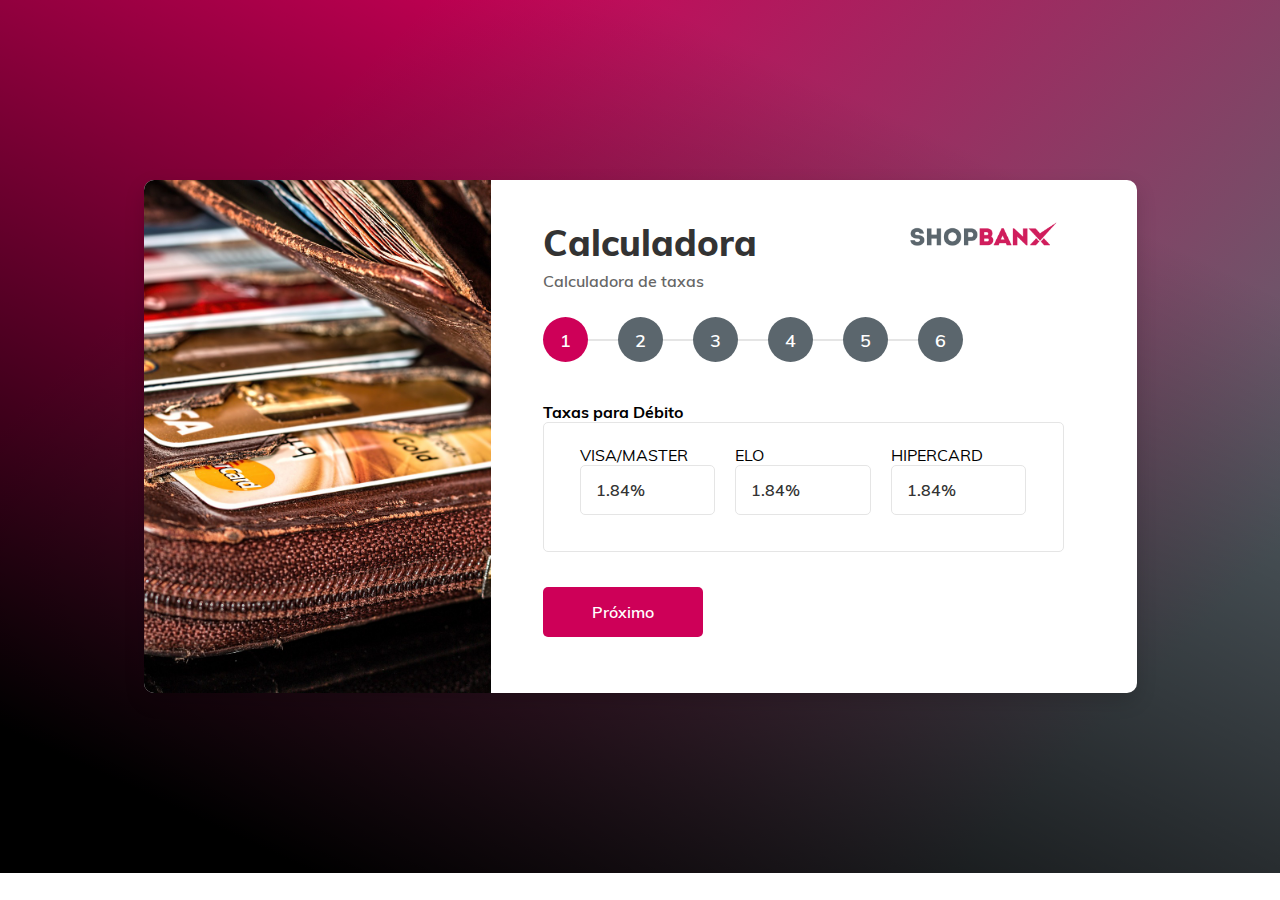
==== calculadora-shopbanx/index.html @ c920934e "Calculos OK" ====
<!DOCTYPE html>
<html>
<head>
	<meta charset="utf-8">
	<title>Calculadora ShopBanx</title>
	<!-- Mobile Specific Metas -->
	<meta name="viewport" content="width=device-width, initial-scale=1, maximum-scale=1">
	<!-- Font-->
	<link rel="stylesheet" type="text/css" href="css/muli-font.css">
	<link rel="stylesheet" type="text/css" href="fonts/material-design-iconic-font/css/material-design-iconic-font.min.css">
	<!-- datepicker -->
	<link rel="stylesheet" type="text/css" href="css/jquery-ui.min.css">
	<!-- Main Style Css -->
    <link rel="stylesheet" href="css/style.css"/>
    <link rel="shortcut icon" href="images/favicon.png" />

</head>
<body>
	<div class="page-content colorful">
		<div class="wizard-v2-content">
			<div class="wizard-image">
			</div>
			<div class="wizard-form">
				<div class="wizard-header">
					<img src="images/logo.png" class="logo"/>
					<h3>Calculadora</h3>
					<p>Calculadora de taxas</p>
				</div>
		        <form class="form-register" action="#" method="post">
		        	<div id="form-total">
			            <h2>1</h2>
			            <section>
			            	<b>Taxas para Débito</b>
			                <div class="inner">
								<div class="form-row table-responsive">
									<div class="form-holder">
										<label for="exampleInputEmail1">VISA/MASTER</label>
										<input type="text" value="1.84%" class="form-control" id="debito_visa_master">
									</div>
									<div class="form-holder">
										<label for="exampleInputEmail1">ELO</label>
										<input type="text" value="1.84%" class="form-control" id="debito_elo">
									</div>
									<div class="form-holder">
										<label for="exampleInputEmail1">HIPERCARD</label>
										<input type="text" value="1.84%" class="form-control" id="debito_hipercard">
									</div>
								</div>
							</div>
			            </section>
			            <h2>2</h2>
			            <section>
			            	<b>Taxas para Credito a Vista</b>
			                <div class="inner">
								<div class="form-row table-responsive">
									<div class="form-holder">
										<label for="exampleInputEmail1">VISA/MASTER</label>
										<input type="text" value="1.84%" class="form-control" id="credito_a_vista_visa_master">
									</div>
									<div class="form-holder">
										<label for="exampleInputEmail1">ELO</label>
										<input type="text" value="1.84%" class="form-control" id="credito_a_vista_elo">
									</div>
									<div class="form-holder">
										<label for="exampleInputEmail1">HIPERCARD</label>
										<input type="text" value="1.84%" class="form-control" id="credito_a_vista_hipercard">
									</div>
								</div>
							</div>
			            </section>
			            <h2>3</h2>
			             <section>
			            	<b>Taxas para Credito de 1x a 6x</b>
			                <div class="inner">
								<div class="form-row table-responsive">
									<div class="form-holder">
										<label for="exampleInputEmail1">VISA/MASTER</label>
										<input type="text" value="1.84%" class="form-control" id="credito_1_a_6x_visa_master">
									</div>
									<div class="form-holder">
										<label for="exampleInputEmail1">ELO</label>
										<input type="text" value="1.84%" class="form-control" id="credito_1_a_6x_elo">
									</div>
									<div class="form-holder">
										<label for="exampleInputEmail1">HIPERCARD</label>
										<input type="text" value="1.84%" class="form-control" id="credito_1_a_6x_hipercard">
									</div>
								</div>
							</div>
			            </section>
			            <h2>4</h2>
			             <section>
			            	<b>Taxas para Credito de 7x a 12x</b>
			                <div class="inner">
								<div class="form-row table-responsive">
									<div class="form-holder">
										<label for="exampleInputEmail1">VISA/MASTER</label>
										<input type="text" value="1.84%" class="form-control" id="credito_7_a_12x_visa_master">
									</div>
									<div class="form-holder">
										<label for="exampleInputEmail1">ELO</label>
										<input type="text" value="1.84%" class="form-control" id="credito_7_a_12x_elo">
									</div>
									<div class="form-holder">
										<label for="exampleInputEmail1">HIPERCARD</label>
										<input type="text" value="1.84%" class="form-control" id="credito_7_a_12x_hipercard">
									</div>
								</div>
							</div>
			            </section>
			            <h2>5</h2>
			             <section>
			            	<b>Taxa de Antecipação</b>
			                <div class="inner">
								<div class="form-row table-responsive">
									<div class="form-check">
										<input type="checkbox" class="form-check-input" id="antecipacao_automatica" checked>
										<label class="form-check-label" for="antecipacao_automatica">Antecipação automática</label>
									</div>
									<div class="form-holder">
										<label for="taxa_antecipacao">Taxa para antecipação</label>
										<input type="text" value="1.84%" class="form-control" id="taxa_antecipacao">
									</div>
								</div>
							</div>
			            </section>
			            <h2>6</h2>
			             <section>
			                <div class="inner">
							 	<b>Débito</b>
								<div class="form-row table-responsive">
									<table class="table">
										<tbody>
											<tr>
												<th>VISA/MASTER:</th>
												<th>ELO</th>
												<th>HIPERCARD</th>
											</tr>
											<tr>
												<td id="debito_visa_master-val">1.84%</td>
												<td id="debito_elo-val">1.84%</td>
												<td id="debito_hipercard-val">1.84%</td>
											</tr>
										</tbody>
									</table>
								</div>
							</div>
							<div class="inner">
							 	<b>Crédito a Vista</b>
								<div class="form-row table-responsive">
									<table class="table">
										<tbody>
											<tr>
												<th>VISA/MASTER:</th>
												<th>ELO</th>
												<th>HIPERCARD</th>
											</tr>
											<tr>
												<td id="credito_a_vista_visa_master-val">1.84%</td>
												<td id="credito_a_vista_elo-val">1.84%</td>
												<td id="credito_a_vista_hipercard-val">1.84%</td>
											</tr>
										</tbody>
									</table>
								</div>
							</div>
							<div class="inner">
							 	<b>Crédito Parcelado de 1x a 6x</b>
								<div class="form-row table-responsive">
									<table class="table">
										<tbody>
											<tr>
												<th>VISA/MASTER:</th>
												<th>ELO</th>
												<th>HIPERCARD</th>
											</tr>
											<tr>
												<td id="credito_1_a_6x_visa_master-val">1.84%</td>
												<td id="credito_1_a_6x_elo-val">1.84%</td>
												<td id="credito_1_a_6x_hipercard-val">1.84%</td>
											</tr>
										</tbody>
									</table>
								</div>
							</div>
							<div class="inner">
							 	<b>Crédito Parcelado de 7x a 12x</b>
								<div class="form-row table-responsive">
									<table class="table">
										<tbody>
											<tr>
												<th>VISA/MASTER:</th>
												<th>ELO</th>
												<th>HIPERCARD</th>
											</tr>
											<tr>
												<td id="credito_7_a_12x_visa_master-val">1.84%</td>
												<td id="credito_7_a_12x_elo-val">1.84%</td>
												<td id="credito_7_a_12x_hipercard-val">1.84%</td>
											</tr>
										</tbody>
									</table>
								</div>
							</div>
							<div class="inner">
							 	<b>Antecipação</b>
								<div class="form-row table-responsive">
									<table class="table">
										<tbody>
											<tr>
												<th>TAXA</th>
												<th>AUTOMÁTICA</th>
											</tr>
											<tr>
												<td id="taxa_antecipacao-val">1.99%</td>
												<td id="antecipacao_automatica-val">Sim</td>
											</tr>
										</tbody>
									</table>
								</div>
							</div>
			            </section>
		        	</div>
		        </form>
			</div>
		</div>
	</div>
	<script src="js/jquery-3.3.1.min.js"></script>
	<script src="js/jquery.steps.js"></script>
	<script src="js/jquery-ui.min.js"></script>
	<script src="js/jquery.mask.min.js"></script>
	<script src="js/main.js"></script>
</body>
</html>
---- calculadora-shopbanx/css/muli-font.css ----
@font-face {
    font-family: 'Muli';
    src: url('../fonts/Muli/Muli-ExtraBold.ttf') format('truetype');
    font-weight: 800;
    font-style: normal;
}

@font-face {
    font-family: 'Muli';
    src: url('../fonts/Muli/Muli-SemiBold.ttf') format('truetype');
    font-weight: 600;
    font-style: normal;
}

@font-face {
    font-family: 'Muli';
    src: url('../fonts/Muli/Muli-ExtraBoldItalic.ttf') format('truetype');
    font-weight: 800;
    font-style: italic;
}

@font-face {
    font-family: 'Muli';
    src: url('../fonts/Muli/Muli-Italic.ttf') format('truetype');
    font-weight: normal;
    font-style: italic;
}

@font-face {
    font-family: 'Muli';
    src: url('../fonts/Muli/Muli-Regular.ttf') format('truetype');
    font-weight: normal;
    font-style: normal;
}

@font-face {
    font-family: 'Muli';
    src: url('../fonts/Muli/Muli-Black.ttf') format('truetype');
    font-weight: 900;
    font-style: normal;
}

@font-face {
    font-family: 'Muli';
    src: url('../fonts/Muli/Muli-BoldItalic.ttf') format('truetype');
    font-weight: bold;
    font-style: italic;
}

@font-face {
    font-family: 'Muli';
    src: url('../fonts/Muli/Muli-Light.ttf') format('truetype');
    font-weight: 300;
    font-style: normal;
}

@font-face {
    font-family: 'Muli';
    src: url('../fonts/Muli/Muli-SemiBoldItalic.ttf') format('truetype');
    font-weight: 600;
    font-style: italic;
}

@font-face {
    font-family: 'Muli';
    src: url('../fonts/Muli/Muli-ExtraLight.ttf') format('truetype');
    font-weight: 200;
    font-style: normal;
}

@font-face {
    font-family: 'Muli';
    src: url('../fonts/Muli/Muli-ExtraLightItalic.ttf') format('truetype');
    font-weight: 200;
    font-style: italic;
}

@font-face {
    font-family: 'Muli';
    src: url('../fonts/Muli/Muli-Bold.ttf') format('truetype');
    font-weight: bold;
    font-style: normal;
}

@font-face {
    font-family: 'Muli';
    src: url('../fonts/Muli/Muli-BlackItalic.ttf') format('truetype');
    font-weight: 900;
    font-style: italic;
}

@font-face {
    font-family: 'Muli';
    src: url('../fonts/Muli/Muli-LightItalic.ttf') format('truetype');
    font-weight: 300;
    font-style: italic;
}
---- calculadora-shopbanx/fonts/material-design-iconic-font/css/material-design-iconic-font.min.css ----
@font-face{font-family:Material-Design-Iconic-Font;src:url(../fonts/Material-Design-Iconic-Font.woff2?v=2.2.0) format('woff2'),url(../fonts/Material-Design-Iconic-Font.woff?v=2.2.0) format('woff'),url(../fonts/Material-Design-Iconic-Font.ttf?v=2.2.0) format('truetype')}.zmdi{display:inline-block;font:normal normal normal 14px/1 'Material-Design-Iconic-Font';font-size:inherit;text-rendering:auto;-webkit-font-smoothing:antialiased;-moz-osx-font-smoothing:grayscale}.zmdi-hc-lg{font-size:1.33333333em;line-height:.75em;vertical-align:-15%}.zmdi-hc-2x{font-size:2em}.zmdi-hc-3x{font-size:3em}.zmdi-hc-4x{font-size:4em}.zmdi-hc-5x{font-size:5em}.zmdi-hc-fw{width:1.28571429em;text-align:center}.zmdi-hc-ul{padding-left:0;margin-left:2.14285714em;list-style-type:none}.zmdi-hc-ul>li{position:relative}.zmdi-hc-li{position:absolute;left:-2.14285714em;width:2.14285714em;top:.14285714em;text-align:center}.zmdi-hc-li.zmdi-hc-lg{left:-1.85714286em}.zmdi-hc-border{padding:.1em .25em;border:solid .1em #9e9e9e;border-radius:2px}.zmdi-hc-border-circle{padding:.1em .25em;border:solid .1em #9e9e9e;border-radius:50%}.zmdi.pull-left{float:left;margin-right:.15em}.zmdi.pull-right{float:right;margin-left:.15em}.zmdi-hc-spin{-webkit-animation:zmdi-spin 1.5s infinite linear;animation:zmdi-spin 1.5s infinite linear}.zmdi-hc-spin-reverse{-webkit-animation:zmdi-spin-reverse 1.5s infinite linear;animation:zmdi-spin-reverse 1.5s infinite linear}@-webkit-keyframes zmdi-spin{0%{-webkit-transform:rotate(0deg);transform:rotate(0deg)}100%{-webkit-transform:rotate(359deg);transform:rotate(359deg)}}@keyframes zmdi-spin{0%{-webkit-transform:rotate(0deg);transform:rotate(0deg)}100%{-webkit-transform:rotate(359deg);transform:rotate(359deg)}}@-webkit-keyframes zmdi-spin-reverse{0%{-webkit-transform:rotate(0deg);transform:rotate(0deg)}100%{-webkit-transform:rotate(-359deg);transform:rotate(-359deg)}}@keyframes zmdi-spin-reverse{0%{-webkit-transform:rotate(0deg);transform:rotate(0deg)}100%{-webkit-transform:rotate(-359deg);transform:rotate(-359deg)}}.zmdi-hc-rotate-90{-webkit-transform:rotate(90deg);-ms-transform:rotate(90deg);transform:rotate(90deg)}.zmdi-hc-rotate-180{-webkit-transform:rotate(180deg);-ms-transform:rotate(180deg);transform:rotate(180deg)}.zmdi-hc-rotate-270{-webkit-transform:rotate(270deg);-ms-transform:rotate(270deg);transform:rotate(270deg)}.zmdi-hc-flip-horizontal{-webkit-transform:scale(-1,1);-ms-transform:scale(-1,1);transform:scale(-1,1)}.zmdi-hc-flip-vertical{-webkit-transform:scale(1,-1);-ms-transform:scale(1,-1);transform:scale(1,-1)}.zmdi-hc-stack{position:relative;display:inline-block;width:2em;height:2em;line-height:2em;vertical-align:middle}.zmdi-hc-stack-1x,.zmdi-hc-stack-2x{position:absolute;left:0;width:100%;text-align:center}.zmdi-hc-stack-1x{line-height:inherit}.zmdi-hc-stack-2x{font-size:2em}.zmdi-hc-inverse{color:#fff}.zmdi-3d-rotation:before{content:'\f101'}.zmdi-airplane-off:before{content:'\f102'}.zmdi-airplane:before{content:'\f103'}.zmdi-album:before{content:'\f104'}.zmdi-archive:before{content:'\f105'}.zmdi-assignment-account:before{content:'\f106'}.zmdi-assignment-alert:before{content:'\f107'}.zmdi-assignment-check:before{content:'\f108'}.zmdi-assignment-o:before{content:'\f109'}.zmdi-assignment-return:before{content:'\f10a'}.zmdi-assignment-returned:before{content:'\f10b'}.zmdi-assignment:before{content:'\f10c'}.zmdi-attachment-alt:before{content:'\f10d'}.zmdi-attachment:before{content:'\f10e'}.zmdi-audio:before{content:'\f10f'}.zmdi-badge-check:before{content:'\f110'}.zmdi-balance-wallet:before{content:'\f111'}.zmdi-balance:before{content:'\f112'}.zmdi-battery-alert:before{content:'\f113'}.zmdi-battery-flash:before{content:'\f114'}.zmdi-battery-unknown:before{content:'\f115'}.zmdi-battery:before{content:'\f116'}.zmdi-bike:before{content:'\f117'}.zmdi-block-alt:before{content:'\f118'}.zmdi-block:before{content:'\f119'}.zmdi-boat:before{content:'\f11a'}.zmdi-book-image:before{content:'\f11b'}.zmdi-book:before{content:'\f11c'}.zmdi-bookmark-outline:before{content:'\f11d'}.zmdi-bookmark:before{content:'\f11e'}.zmdi-brush:before{content:'\f11f'}.zmdi-bug:before{content:'\f120'}.zmdi-bus:before{content:'\f121'}.zmdi-cake:before{content:'\f122'}.zmdi-car-taxi:before{content:'\f123'}.zmdi-car-wash:before{content:'\f124'}.zmdi-car:before{content:'\f125'}.zmdi-card-giftcard:before{content:'\f126'}.zmdi-card-membership:before{content:'\f127'}.zmdi-card-travel:before{content:'\f128'}.zmdi-card:before{content:'\f129'}.zmdi-case-check:before{content:'\f12a'}.zmdi-case-download:before{content:'\f12b'}.zmdi-case-play:before{content:'\f12c'}.zmdi-case:before{content:'\f12d'}.zmdi-cast-connected:before{content:'\f12e'}.zmdi-cast:before{content:'\f12f'}.zmdi-chart-donut:before{content:'\f130'}.zmdi-chart:before{content:'\f131'}.zmdi-city-alt:before{content:'\f132'}.zmdi-city:before{content:'\f133'}.zmdi-close-circle-o:before{content:'\f134'}.zmdi-close-circle:before{content:'\f135'}.zmdi-close:before{content:'\f136'}.zmdi-cocktail:before{content:'\f137'}.zmdi-code-setting:before{content:'\f138'}.zmdi-code-smartphone:before{content:'\f139'}.zmdi-code:before{content:'\f13a'}.zmdi-coffee:before{content:'\f13b'}.zmdi-collection-bookmark:before{content:'\f13c'}.zmdi-collection-case-play:before{content:'\f13d'}.zmdi-collection-folder-image:before{content:'\f13e'}.zmdi-collection-image-o:before{content:'\f13f'}.zmdi-collection-image:before{content:'\f140'}.zmdi-collection-item-1:before{content:'\f141'}.zmdi-collection-item-2:before{content:'\f142'}.zmdi-collection-item-3:before{content:'\f143'}.zmdi-collection-item-4:before{content:'\f144'}.zmdi-collection-item-5:before{content:'\f145'}.zmdi-collection-item-6:before{content:'\f146'}.zmdi-collection-item-7:before{content:'\f147'}.zmdi-collection-item-8:before{content:'\f148'}.zmdi-collection-item-9-plus:before{content:'\f149'}.zmdi-collection-item-9:before{content:'\f14a'}.zmdi-collection-item:before{content:'\f14b'}.zmdi-collection-music:before{content:'\f14c'}.zmdi-collection-pdf:before{content:'\f14d'}.zmdi-collection-plus:before{content:'\f14e'}.zmdi-collection-speaker:before{content:'\f14f'}.zmdi-collection-text:before{content:'\f150'}.zmdi-collection-video:before{content:'\f151'}.zmdi-compass:before{content:'\f152'}.zmdi-cutlery:before{content:'\f153'}.zmdi-delete:before{content:'\f154'}.zmdi-dialpad:before{content:'\f155'}.zmdi-dns:before{content:'\f156'}.zmdi-drink:before{content:'\f157'}.zmdi-edit:before{content:'\f158'}.zmdi-email-open:before{content:'\f159'}.zmdi-email:before{content:'\f15a'}.zmdi-eye-off:before{content:'\f15b'}.zmdi-eye:before{content:'\f15c'}.zmdi-eyedropper:before{content:'\f15d'}.zmdi-favorite-outline:before{content:'\f15e'}.zmdi-favorite:before{content:'\f15f'}.zmdi-filter-list:before{content:'\f160'}.zmdi-fire:before{content:'\f161'}.zmdi-flag:before{content:'\f162'}.zmdi-flare:before{content:'\f163'}.zmdi-flash-auto:before{content:'\f164'}.zmdi-flash-off:before{content:'\f165'}.zmdi-flash:before{content:'\f166'}.zmdi-flip:before{content:'\f167'}.zmdi-flower-alt:before{content:'\f168'}.zmdi-flower:before{content:'\f169'}.zmdi-font:before{content:'\f16a'}.zmdi-fullscreen-alt:before{content:'\f16b'}.zmdi-fullscreen-exit:before{content:'\f16c'}.zmdi-fullscreen:before{content:'\f16d'}.zmdi-functions:before{content:'\f16e'}.zmdi-gas-station:before{content:'\f16f'}.zmdi-gesture:before{content:'\f170'}.zmdi-globe-alt:before{content:'\f171'}.zmdi-globe-lock:before{content:'\f172'}.zmdi-globe:before{content:'\f173'}.zmdi-graduation-cap:before{content:'\f174'}.zmdi-home:before{content:'\f175'}.zmdi-hospital-alt:before{content:'\f176'}.zmdi-hospital:before{content:'\f177'}.zmdi-hotel:before{content:'\f178'}.zmdi-hourglass-alt:before{content:'\f179'}.zmdi-hourglass-outline:before{content:'\f17a'}.zmdi-hourglass:before{content:'\f17b'}.zmdi-http:before{content:'\f17c'}.zmdi-image-alt:before{content:'\f17d'}.zmdi-image-o:before{content:'\f17e'}.zmdi-image:before{content:'\f17f'}.zmdi-inbox:before{content:'\f180'}.zmdi-invert-colors-off:before{content:'\f181'}.zmdi-invert-colors:before{content:'\f182'}.zmdi-key:before{content:'\f183'}.zmdi-label-alt-outline:before{content:'\f184'}.zmdi-label-alt:before{content:'\f185'}.zmdi-label-heart:before{content:'\f186'}.zmdi-label:before{content:'\f187'}.zmdi-labels:before{content:'\f188'}.zmdi-lamp:before{content:'\f189'}.zmdi-landscape:before{content:'\f18a'}.zmdi-layers-off:before{content:'\f18b'}.zmdi-layers:before{content:'\f18c'}.zmdi-library:before{content:'\f18d'}.zmdi-link:before{content:'\f18e'}.zmdi-lock-open:before{content:'\f18f'}.zmdi-lock-outline:before{content:'\f190'}.zmdi-lock:before{content:'\f191'}.zmdi-mail-reply-all:before{content:'\f192'}.zmdi-mail-reply:before{content:'\f193'}.zmdi-mail-send:before{content:'\f194'}.zmdi-mall:before{content:'\f195'}.zmdi-map:before{content:'\f196'}.zmdi-menu:before{content:'\f197'}.zmdi-money-box:before{content:'\f198'}.zmdi-money-off:before{content:'\f199'}.zmdi-money:before{content:'\f19a'}.zmdi-more-vert:before{content:'\f19b'}.zmdi-more:before{content:'\f19c'}.zmdi-movie-alt:before{content:'\f19d'}.zmdi-movie:before{content:'\f19e'}.zmdi-nature-people:before{content:'\f19f'}.zmdi-nature:before{content:'\f1a0'}.zmdi-navigation:before{content:'\f1a1'}.zmdi-open-in-browser:before{content:'\f1a2'}.zmdi-open-in-new:before{content:'\f1a3'}.zmdi-palette:before{content:'\f1a4'}.zmdi-parking:before{content:'\f1a5'}.zmdi-pin-account:before{content:'\f1a6'}.zmdi-pin-assistant:before{content:'\f1a7'}.zmdi-pin-drop:before{content:'\f1a8'}.zmdi-pin-help:before{content:'\f1a9'}.zmdi-pin-off:before{content:'\f1aa'}.zmdi-pin:before{content:'\f1ab'}.zmdi-pizza:before{content:'\f1ac'}.zmdi-plaster:before{content:'\f1ad'}.zmdi-power-setting:before{content:'\f1ae'}.zmdi-power:before{content:'\f1af'}.zmdi-print:before{content:'\f1b0'}.zmdi-puzzle-piece:before{content:'\f1b1'}.zmdi-quote:before{content:'\f1b2'}.zmdi-railway:before{content:'\f1b3'}.zmdi-receipt:before{content:'\f1b4'}.zmdi-refresh-alt:before{content:'\f1b5'}.zmdi-refresh-sync-alert:before{content:'\f1b6'}.zmdi-refresh-sync-off:before{content:'\f1b7'}.zmdi-refresh-sync:before{content:'\f1b8'}.zmdi-refresh:before{content:'\f1b9'}.zmdi-roller:before{content:'\f1ba'}.zmdi-ruler:before{content:'\f1bb'}.zmdi-scissors:before{content:'\f1bc'}.zmdi-screen-rotation-lock:before{content:'\f1bd'}.zmdi-screen-rotation:before{content:'\f1be'}.zmdi-search-for:before{content:'\f1bf'}.zmdi-search-in-file:before{content:'\f1c0'}.zmdi-search-in-page:before{content:'\f1c1'}.zmdi-search-replace:before{content:'\f1c2'}.zmdi-search:before{content:'\f1c3'}.zmdi-seat:before{content:'\f1c4'}.zmdi-settings-square:before{content:'\f1c5'}.zmdi-settings:before{content:'\f1c6'}.zmdi-shield-check:before{content:'\f1c7'}.zmdi-shield-security:before{content:'\f1c8'}.zmdi-shopping-basket:before{content:'\f1c9'}.zmdi-shopping-cart-plus:before{content:'\f1ca'}.zmdi-shopping-cart:before{content:'\f1cb'}.zmdi-sign-in:before{content:'\f1cc'}.zmdi-sort-amount-asc:before{content:'\f1cd'}.zmdi-sort-amount-desc:before{content:'\f1ce'}.zmdi-sort-asc:before{content:'\f1cf'}.zmdi-sort-desc:before{content:'\f1d0'}.zmdi-spellcheck:before{content:'\f1d1'}.zmdi-storage:before{content:'\f1d2'}.zmdi-store-24:before{content:'\f1d3'}.zmdi-store:before{content:'\f1d4'}.zmdi-subway:before{content:'\f1d5'}.zmdi-sun:before{content:'\f1d6'}.zmdi-tab-unselected:before{content:'\f1d7'}.zmdi-tab:before{content:'\f1d8'}.zmdi-tag-close:before{content:'\f1d9'}.zmdi-tag-more:before{content:'\f1da'}.zmdi-tag:before{content:'\f1db'}.zmdi-thumb-down:before{content:'\f1dc'}.zmdi-thumb-up-down:before{content:'\f1dd'}.zmdi-thumb-up:before{content:'\f1de'}.zmdi-ticket-star:before{content:'\f1df'}.zmdi-toll:before{content:'\f1e0'}.zmdi-toys:before{content:'\f1e1'}.zmdi-traffic:before{content:'\f1e2'}.zmdi-translate:before{content:'\f1e3'}.zmdi-triangle-down:before{content:'\f1e4'}.zmdi-triangle-up:before{content:'\f1e5'}.zmdi-truck:before{content:'\f1e6'}.zmdi-turning-sign:before{content:'\f1e7'}.zmdi-wallpaper:before{content:'\f1e8'}.zmdi-washing-machine:before{content:'\f1e9'}.zmdi-window-maximize:before{content:'\f1ea'}.zmdi-window-minimize:before{content:'\f1eb'}.zmdi-window-restore:before{content:'\f1ec'}.zmdi-wrench:before{content:'\f1ed'}.zmdi-zoom-in:before{content:'\f1ee'}.zmdi-zoom-out:before{content:'\f1ef'}.zmdi-alert-circle-o:before{content:'\f1f0'}.zmdi-alert-circle:before{content:'\f1f1'}.zmdi-alert-octagon:before{content:'\f1f2'}.zmdi-alert-polygon:before{content:'\f1f3'}.zmdi-alert-triangle:before{content:'\f1f4'}.zmdi-help-outline:before{content:'\f1f5'}.zmdi-help:before{content:'\f1f6'}.zmdi-info-outline:before{content:'\f1f7'}.zmdi-info:before{content:'\f1f8'}.zmdi-notifications-active:before{content:'\f1f9'}.zmdi-notifications-add:before{content:'\f1fa'}.zmdi-notifications-none:before{content:'\f1fb'}.zmdi-notifications-off:before{content:'\f1fc'}.zmdi-notifications-paused:before{content:'\f1fd'}.zmdi-notifications:before{content:'\f1fe'}.zmdi-account-add:before{content:'\f1ff'}.zmdi-account-box-mail:before{content:'\f200'}.zmdi-account-box-o:before{content:'\f201'}.zmdi-account-box-phone:before{content:'\f202'}.zmdi-account-box:before{content:'\f203'}.zmdi-account-calendar:before{content:'\f204'}.zmdi-account-circle:before{content:'\f205'}.zmdi-account-o:before{content:'\f206'}.zmdi-account:before{content:'\f207'}.zmdi-accounts-add:before{content:'\f208'}.zmdi-accounts-alt:before{content:'\f209'}.zmdi-accounts-list-alt:before{content:'\f20a'}.zmdi-accounts-list:before{content:'\f20b'}.zmdi-accounts-outline:before{content:'\f20c'}.zmdi-accounts:before{content:'\f20d'}.zmdi-face:before{content:'\f20e'}.zmdi-female:before{content:'\f20f'}.zmdi-male-alt:before{content:'\f210'}.zmdi-male-female:before{content:'\f211'}.zmdi-male:before{content:'\f212'}.zmdi-mood-bad:before{content:'\f213'}.zmdi-mood:before{content:'\f214'}.zmdi-run:before{content:'\f215'}.zmdi-walk:before{content:'\f216'}.zmdi-cloud-box:before{content:'\f217'}.zmdi-cloud-circle:before{content:'\f218'}.zmdi-cloud-done:before{content:'\f219'}.zmdi-cloud-download:before{content:'\f21a'}.zmdi-cloud-off:before{content:'\f21b'}.zmdi-cloud-outline-alt:before{content:'\f21c'}.zmdi-cloud-outline:before{content:'\f21d'}.zmdi-cloud-upload:before{content:'\f21e'}.zmdi-cloud:before{content:'\f21f'}.zmdi-download:before{content:'\f220'}.zmdi-file-plus:before{content:'\f221'}.zmdi-file-text:before{content:'\f222'}.zmdi-file:before{content:'\f223'}.zmdi-folder-outline:before{content:'\f224'}.zmdi-folder-person:before{content:'\f225'}.zmdi-folder-star-alt:before{content:'\f226'}.zmdi-folder-star:before{content:'\f227'}.zmdi-folder:before{content:'\f228'}.zmdi-gif:before{content:'\f229'}.zmdi-upload:before{content:'\f22a'}.zmdi-border-all:before{content:'\f22b'}.zmdi-border-bottom:before{content:'\f22c'}.zmdi-border-clear:before{content:'\f22d'}.zmdi-border-color:before{content:'\f22e'}.zmdi-border-horizontal:before{content:'\f22f'}.zmdi-border-inner:before{content:'\f230'}.zmdi-border-left:before{content:'\f231'}.zmdi-border-outer:before{content:'\f232'}.zmdi-border-right:before{content:'\f233'}.zmdi-border-style:before{content:'\f234'}.zmdi-border-top:before{content:'\f235'}.zmdi-border-vertical:before{content:'\f236'}.zmdi-copy:before{content:'\f237'}.zmdi-crop:before{content:'\f238'}.zmdi-format-align-center:before{content:'\f239'}.zmdi-format-align-justify:before{content:'\f23a'}.zmdi-format-align-left:before{content:'\f23b'}.zmdi-format-align-right:before{content:'\f23c'}.zmdi-format-bold:before{content:'\f23d'}.zmdi-format-clear-all:before{content:'\f23e'}.zmdi-format-clear:before{content:'\f23f'}.zmdi-format-color-fill:before{content:'\f240'}.zmdi-format-color-reset:before{content:'\f241'}.zmdi-format-color-text:before{content:'\f242'}.zmdi-format-indent-decrease:before{content:'\f243'}.zmdi-format-indent-increase:before{content:'\f244'}.zmdi-format-italic:before{content:'\f245'}.zmdi-format-line-spacing:before{content:'\f246'}.zmdi-format-list-bulleted:before{content:'\f247'}.zmdi-format-list-numbered:before{content:'\f248'}.zmdi-format-ltr:before{content:'\f249'}.zmdi-format-rtl:before{content:'\f24a'}.zmdi-format-size:before{content:'\f24b'}.zmdi-format-strikethrough-s:before{content:'\f24c'}.zmdi-format-strikethrough:before{content:'\f24d'}.zmdi-format-subject:before{content:'\f24e'}.zmdi-format-underlined:before{content:'\f24f'}.zmdi-format-valign-bottom:before{content:'\f250'}.zmdi-format-valign-center:before{content:'\f251'}.zmdi-format-valign-top:before{content:'\f252'}.zmdi-redo:before{content:'\f253'}.zmdi-select-all:before{content:'\f254'}.zmdi-space-bar:before{content:'\f255'}.zmdi-text-format:before{content:'\f256'}.zmdi-transform:before{content:'\f257'}.zmdi-undo:before{content:'\f258'}.zmdi-wrap-text:before{content:'\f259'}.zmdi-comment-alert:before{content:'\f25a'}.zmdi-comment-alt-text:before{content:'\f25b'}.zmdi-comment-alt:before{content:'\f25c'}.zmdi-comment-edit:before{content:'\f25d'}.zmdi-comment-image:before{content:'\f25e'}.zmdi-comment-list:before{content:'\f25f'}.zmdi-comment-more:before{content:'\f260'}.zmdi-comment-outline:before{content:'\f261'}.zmdi-comment-text-alt:before{content:'\f262'}.zmdi-comment-text:before{content:'\f263'}.zmdi-comment-video:before{content:'\f264'}.zmdi-comment:before{content:'\f265'}.zmdi-comments:before{content:'\f266'}.zmdi-check-all:before{content:'\f267'}.zmdi-check-circle-u:before{content:'\f268'}.zmdi-check-circle:before{content:'\f269'}.zmdi-check-square:before{content:'\f26a'}.zmdi-check:before{content:'\f26b'}.zmdi-circle-o:before{content:'\f26c'}.zmdi-circle:before{content:'\f26d'}.zmdi-dot-circle-alt:before{content:'\f26e'}.zmdi-dot-circle:before{content:'\f26f'}.zmdi-minus-circle-outline:before{content:'\f270'}.zmdi-minus-circle:before{content:'\f271'}.zmdi-minus-square:before{content:'\f272'}.zmdi-minus:before{content:'\f273'}.zmdi-plus-circle-o-duplicate:before{content:'\f274'}.zmdi-plus-circle-o:before{content:'\f275'}.zmdi-plus-circle:before{content:'\f276'}.zmdi-plus-square:before{content:'\f277'}.zmdi-plus:before{content:'\f278'}.zmdi-square-o:before{content:'\f279'}.zmdi-star-circle:before{content:'\f27a'}.zmdi-star-half:before{content:'\f27b'}.zmdi-star-outline:before{content:'\f27c'}.zmdi-star:before{content:'\f27d'}.zmdi-bluetooth-connected:before{content:'\f27e'}.zmdi-bluetooth-off:before{content:'\f27f'}.zmdi-bluetooth-search:before{content:'\f280'}.zmdi-bluetooth-setting:before{content:'\f281'}.zmdi-bluetooth:before{content:'\f282'}.zmdi-camera-add:before{content:'\f283'}.zmdi-camera-alt:before{content:'\f284'}.zmdi-camera-bw:before{content:'\f285'}.zmdi-camera-front:before{content:'\f286'}.zmdi-camera-mic:before{content:'\f287'}.zmdi-camera-party-mode:before{content:'\f288'}.zmdi-camera-rear:before{content:'\f289'}.zmdi-camera-roll:before{content:'\f28a'}.zmdi-camera-switch:before{content:'\f28b'}.zmdi-camera:before{content:'\f28c'}.zmdi-card-alert:before{content:'\f28d'}.zmdi-card-off:before{content:'\f28e'}.zmdi-card-sd:before{content:'\f28f'}.zmdi-card-sim:before{content:'\f290'}.zmdi-desktop-mac:before{content:'\f291'}.zmdi-desktop-windows:before{content:'\f292'}.zmdi-device-hub:before{content:'\f293'}.zmdi-devices-off:before{content:'\f294'}.zmdi-devices:before{content:'\f295'}.zmdi-dock:before{content:'\f296'}.zmdi-floppy:before{content:'\f297'}.zmdi-gamepad:before{content:'\f298'}.zmdi-gps-dot:before{content:'\f299'}.zmdi-gps-off:before{content:'\f29a'}.zmdi-gps:before{content:'\f29b'}.zmdi-headset-mic:before{content:'\f29c'}.zmdi-headset:before{content:'\f29d'}.zmdi-input-antenna:before{content:'\f29e'}.zmdi-input-composite:before{content:'\f29f'}.zmdi-input-hdmi:before{content:'\f2a0'}.zmdi-input-power:before{content:'\f2a1'}.zmdi-input-svideo:before{content:'\f2a2'}.zmdi-keyboard-hide:before{content:'\f2a3'}.zmdi-keyboard:before{content:'\f2a4'}.zmdi-laptop-chromebook:before{content:'\f2a5'}.zmdi-laptop-mac:before{content:'\f2a6'}.zmdi-laptop:before{content:'\f2a7'}.zmdi-mic-off:before{content:'\f2a8'}.zmdi-mic-outline:before{content:'\f2a9'}.zmdi-mic-setting:before{content:'\f2aa'}.zmdi-mic:before{content:'\f2ab'}.zmdi-mouse:before{content:'\f2ac'}.zmdi-network-alert:before{content:'\f2ad'}.zmdi-network-locked:before{content:'\f2ae'}.zmdi-network-off:before{content:'\f2af'}.zmdi-network-outline:before{content:'\f2b0'}.zmdi-network-setting:before{content:'\f2b1'}.zmdi-network:before{content:'\f2b2'}.zmdi-phone-bluetooth:before{content:'\f2b3'}.zmdi-phone-end:before{content:'\f2b4'}.zmdi-phone-forwarded:before{content:'\f2b5'}.zmdi-phone-in-talk:before{content:'\f2b6'}.zmdi-phone-locked:before{content:'\f2b7'}.zmdi-phone-missed:before{content:'\f2b8'}.zmdi-phone-msg:before{content:'\f2b9'}.zmdi-phone-paused:before{content:'\f2ba'}.zmdi-phone-ring:before{content:'\f2bb'}.zmdi-phone-setting:before{content:'\f2bc'}.zmdi-phone-sip:before{content:'\f2bd'}.zmdi-phone:before{content:'\f2be'}.zmdi-portable-wifi-changes:before{content:'\f2bf'}.zmdi-portable-wifi-off:before{content:'\f2c0'}.zmdi-portable-wifi:before{content:'\f2c1'}.zmdi-radio:before{content:'\f2c2'}.zmdi-reader:before{content:'\f2c3'}.zmdi-remote-control-alt:before{content:'\f2c4'}.zmdi-remote-control:before{content:'\f2c5'}.zmdi-router:before{content:'\f2c6'}.zmdi-scanner:before{content:'\f2c7'}.zmdi-smartphone-android:before{content:'\f2c8'}.zmdi-smartphone-download:before{content:'\f2c9'}.zmdi-smartphone-erase:before{content:'\f2ca'}.zmdi-smartphone-info:before{content:'\f2cb'}.zmdi-smartphone-iphone:before{content:'\f2cc'}.zmdi-smartphone-landscape-lock:before{content:'\f2cd'}.zmdi-smartphone-landscape:before{content:'\f2ce'}.zmdi-smartphone-lock:before{content:'\f2cf'}.zmdi-smartphone-portrait-lock:before{content:'\f2d0'}.zmdi-smartphone-ring:before{content:'\f2d1'}.zmdi-smartphone-setting:before{content:'\f2d2'}.zmdi-smartphone-setup:before{content:'\f2d3'}.zmdi-smartphone:before{content:'\f2d4'}.zmdi-speaker:before{content:'\f2d5'}.zmdi-tablet-android:before{content:'\f2d6'}.zmdi-tablet-mac:before{content:'\f2d7'}.zmdi-tablet:before{content:'\f2d8'}.zmdi-tv-alt-play:before{content:'\f2d9'}.zmdi-tv-list:before{content:'\f2da'}.zmdi-tv-play:before{content:'\f2db'}.zmdi-tv:before{content:'\f2dc'}.zmdi-usb:before{content:'\f2dd'}.zmdi-videocam-off:before{content:'\f2de'}.zmdi-videocam-switch:before{content:'\f2df'}.zmdi-videocam:before{content:'\f2e0'}.zmdi-watch:before{content:'\f2e1'}.zmdi-wifi-alt-2:before{content:'\f2e2'}.zmdi-wifi-alt:before{content:'\f2e3'}.zmdi-wifi-info:before{content:'\f2e4'}.zmdi-wifi-lock:before{content:'\f2e5'}.zmdi-wifi-off:before{content:'\f2e6'}.zmdi-wifi-outline:before{content:'\f2e7'}.zmdi-wifi:before{content:'\f2e8'}.zmdi-arrow-left-bottom:before{content:'\f2e9'}.zmdi-arrow-left:before{content:'\f2ea'}.zmdi-arrow-merge:before{content:'\f2eb'}.zmdi-arrow-missed:before{content:'\f2ec'}.zmdi-arrow-right-top:before{content:'\f2ed'}.zmdi-arrow-right:before{content:'\f2ee'}.zmdi-arrow-split:before{content:'\f2ef'}.zmdi-arrows:before{content:'\f2f0'}.zmdi-caret-down-circle:before{content:'\f2f1'}.zmdi-caret-down:before{content:'\f2f2'}.zmdi-caret-left-circle:before{content:'\f2f3'}.zmdi-caret-left:before{content:'\f2f4'}.zmdi-caret-right-circle:before{content:'\f2f5'}.zmdi-caret-right:before{content:'\f2f6'}.zmdi-caret-up-circle:before{content:'\f2f7'}.zmdi-caret-up:before{content:'\f2f8'}.zmdi-chevron-down:before{content:'\f2f9'}.zmdi-chevron-left:before{content:'\f2fa'}.zmdi-chevron-right:before{content:'\f2fb'}.zmdi-chevron-up:before{content:'\f2fc'}.zmdi-forward:before{content:'\f2fd'}.zmdi-long-arrow-down:before{content:'\f2fe'}.zmdi-long-arrow-left:before{content:'\f2ff'}.zmdi-long-arrow-return:before{content:'\f300'}.zmdi-long-arrow-right:before{content:'\f301'}.zmdi-long-arrow-tab:before{content:'\f302'}.zmdi-long-arrow-up:before{content:'\f303'}.zmdi-rotate-ccw:before{content:'\f304'}.zmdi-rotate-cw:before{content:'\f305'}.zmdi-rotate-left:before{content:'\f306'}.zmdi-rotate-right:before{content:'\f307'}.zmdi-square-down:before{content:'\f308'}.zmdi-square-right:before{content:'\f309'}.zmdi-swap-alt:before{content:'\f30a'}.zmdi-swap-vertical-circle:before{content:'\f30b'}.zmdi-swap-vertical:before{content:'\f30c'}.zmdi-swap:before{content:'\f30d'}.zmdi-trending-down:before{content:'\f30e'}.zmdi-trending-flat:before{content:'\f30f'}.zmdi-trending-up:before{content:'\f310'}.zmdi-unfold-less:before{content:'\f311'}.zmdi-unfold-more:before{content:'\f312'}.zmdi-apps:before{content:'\f313'}.zmdi-grid-off:before{content:'\f314'}.zmdi-grid:before{content:'\f315'}.zmdi-view-agenda:before{content:'\f316'}.zmdi-view-array:before{content:'\f317'}.zmdi-view-carousel:before{content:'\f318'}.zmdi-view-column:before{content:'\f319'}.zmdi-view-comfy:before{content:'\f31a'}.zmdi-view-compact:before{content:'\f31b'}.zmdi-view-dashboard:before{content:'\f31c'}.zmdi-view-day:before{content:'\f31d'}.zmdi-view-headline:before{content:'\f31e'}.zmdi-view-list-alt:before{content:'\f31f'}.zmdi-view-list:before{content:'\f320'}.zmdi-view-module:before{content:'\f321'}.zmdi-view-quilt:before{content:'\f322'}.zmdi-view-stream:before{content:'\f323'}.zmdi-view-subtitles:before{content:'\f324'}.zmdi-view-toc:before{content:'\f325'}.zmdi-view-web:before{content:'\f326'}.zmdi-view-week:before{content:'\f327'}.zmdi-widgets:before{content:'\f328'}.zmdi-alarm-check:before{content:'\f329'}.zmdi-alarm-off:before{content:'\f32a'}.zmdi-alarm-plus:before{content:'\f32b'}.zmdi-alarm-snooze:before{content:'\f32c'}.zmdi-alarm:before{content:'\f32d'}.zmdi-calendar-alt:before{content:'\f32e'}.zmdi-calendar-check:before{content:'\f32f'}.zmdi-calendar-close:before{content:'\f330'}.zmdi-calendar-note:before{content:'\f331'}.zmdi-calendar:before{content:'\f332'}.zmdi-time-countdown:before{content:'\f333'}.zmdi-time-interval:before{content:'\f334'}.zmdi-time-restore-setting:before{content:'\f335'}.zmdi-time-restore:before{content:'\f336'}.zmdi-time:before{content:'\f337'}.zmdi-timer-off:before{content:'\f338'}.zmdi-timer:before{content:'\f339'}.zmdi-android-alt:before{content:'\f33a'}.zmdi-android:before{content:'\f33b'}.zmdi-apple:before{content:'\f33c'}.zmdi-behance:before{content:'\f33d'}.zmdi-codepen:before{content:'\f33e'}.zmdi-dribbble:before{content:'\f33f'}.zmdi-dropbox:before{content:'\f340'}.zmdi-evernote:before{content:'\f341'}.zmdi-facebook-box:before{content:'\f342'}.zmdi-facebook:before{content:'\f343'}.zmdi-github-box:before{content:'\f344'}.zmdi-github:before{content:'\f345'}.zmdi-google-drive:before{content:'\f346'}.zmdi-google-earth:before{content:'\f347'}.zmdi-google-glass:before{content:'\f348'}.zmdi-google-maps:before{content:'\f349'}.zmdi-google-pages:before{content:'\f34a'}.zmdi-google-play:before{content:'\f34b'}.zmdi-google-plus-box:before{content:'\f34c'}.zmdi-google-plus:before{content:'\f34d'}.zmdi-google:before{content:'\f34e'}.zmdi-instagram:before{content:'\f34f'}.zmdi-language-css3:before{content:'\f350'}.zmdi-language-html5:before{content:'\f351'}.zmdi-language-javascript:before{content:'\f352'}.zmdi-language-python-alt:before{content:'\f353'}.zmdi-language-python:before{content:'\f354'}.zmdi-lastfm:before{content:'\f355'}.zmdi-linkedin-box:before{content:'\f356'}.zmdi-paypal:before{content:'\f357'}.zmdi-pinterest-box:before{content:'\f358'}.zmdi-pocket:before{content:'\f359'}.zmdi-polymer:before{content:'\f35a'}.zmdi-share:before{content:'\f35b'}.zmdi-stackoverflow:before{content:'\f35c'}.zmdi-steam-square:before{content:'\f35d'}.zmdi-steam:before{content:'\f35e'}.zmdi-twitter-box:before{content:'\f35f'}.zmdi-twitter:before{content:'\f360'}.zmdi-vk:before{content:'\f361'}.zmdi-wikipedia:before{content:'\f362'}.zmdi-windows:before{content:'\f363'}.zmdi-aspect-ratio-alt:before{content:'\f364'}.zmdi-aspect-ratio:before{content:'\f365'}.zmdi-blur-circular:before{content:'\f366'}.zmdi-blur-linear:before{content:'\f367'}.zmdi-blur-off:before{content:'\f368'}.zmdi-blur:before{content:'\f369'}.zmdi-brightness-2:before{content:'\f36a'}.zmdi-brightness-3:before{content:'\f36b'}.zmdi-brightness-4:before{content:'\f36c'}.zmdi-brightness-5:before{content:'\f36d'}.zmdi-brightness-6:before{content:'\f36e'}.zmdi-brightness-7:before{content:'\f36f'}.zmdi-brightness-auto:before{content:'\f370'}.zmdi-brightness-setting:before{content:'\f371'}.zmdi-broken-image:before{content:'\f372'}.zmdi-center-focus-strong:before{content:'\f373'}.zmdi-center-focus-weak:before{content:'\f374'}.zmdi-compare:before{content:'\f375'}.zmdi-crop-16-9:before{content:'\f376'}.zmdi-crop-3-2:before{content:'\f377'}.zmdi-crop-5-4:before{content:'\f378'}.zmdi-crop-7-5:before{content:'\f379'}.zmdi-crop-din:before{content:'\f37a'}.zmdi-crop-free:before{content:'\f37b'}.zmdi-crop-landscape:before{content:'\f37c'}.zmdi-crop-portrait:before{content:'\f37d'}.zmdi-crop-square:before{content:'\f37e'}.zmdi-exposure-alt:before{content:'\f37f'}.zmdi-exposure:before{content:'\f380'}.zmdi-filter-b-and-w:before{content:'\f381'}.zmdi-filter-center-focus:before{content:'\f382'}.zmdi-filter-frames:before{content:'\f383'}.zmdi-filter-tilt-shift:before{content:'\f384'}.zmdi-gradient:before{content:'\f385'}.zmdi-grain:before{content:'\f386'}.zmdi-graphic-eq:before{content:'\f387'}.zmdi-hdr-off:before{content:'\f388'}.zmdi-hdr-strong:before{content:'\f389'}.zmdi-hdr-weak:before{content:'\f38a'}.zmdi-hdr:before{content:'\f38b'}.zmdi-iridescent:before{content:'\f38c'}.zmdi-leak-off:before{content:'\f38d'}.zmdi-leak:before{content:'\f38e'}.zmdi-looks:before{content:'\f38f'}.zmdi-loupe:before{content:'\f390'}.zmdi-panorama-horizontal:before{content:'\f391'}.zmdi-panorama-vertical:before{content:'\f392'}.zmdi-panorama-wide-angle:before{content:'\f393'}.zmdi-photo-size-select-large:before{content:'\f394'}.zmdi-photo-size-select-small:before{content:'\f395'}.zmdi-picture-in-picture:before{content:'\f396'}.zmdi-slideshow:before{content:'\f397'}.zmdi-texture:before{content:'\f398'}.zmdi-tonality:before{content:'\f399'}.zmdi-vignette:before{content:'\f39a'}.zmdi-wb-auto:before{content:'\f39b'}.zmdi-eject-alt:before{content:'\f39c'}.zmdi-eject:before{content:'\f39d'}.zmdi-equalizer:before{content:'\f39e'}.zmdi-fast-forward:before{content:'\f39f'}.zmdi-fast-rewind:before{content:'\f3a0'}.zmdi-forward-10:before{content:'\f3a1'}.zmdi-forward-30:before{content:'\f3a2'}.zmdi-forward-5:before{content:'\f3a3'}.zmdi-hearing:before{content:'\f3a4'}.zmdi-pause-circle-outline:before{content:'\f3a5'}.zmdi-pause-circle:before{content:'\f3a6'}.zmdi-pause:before{content:'\f3a7'}.zmdi-play-circle-outline:before{content:'\f3a8'}.zmdi-play-circle:before{content:'\f3a9'}.zmdi-play:before{content:'\f3aa'}.zmdi-playlist-audio:before{content:'\f3ab'}.zmdi-playlist-plus:before{content:'\f3ac'}.zmdi-repeat-one:before{content:'\f3ad'}.zmdi-repeat:before{content:'\f3ae'}.zmdi-replay-10:before{content:'\f3af'}.zmdi-replay-30:before{content:'\f3b0'}.zmdi-replay-5:before{content:'\f3b1'}.zmdi-replay:before{content:'\f3b2'}.zmdi-shuffle:before{content:'\f3b3'}.zmdi-skip-next:before{content:'\f3b4'}.zmdi-skip-previous:before{content:'\f3b5'}.zmdi-stop:before{content:'\f3b6'}.zmdi-surround-sound:before{content:'\f3b7'}.zmdi-tune:before{content:'\f3b8'}.zmdi-volume-down:before{content:'\f3b9'}.zmdi-volume-mute:before{content:'\f3ba'}.zmdi-volume-off:before{content:'\f3bb'}.zmdi-volume-up:before{content:'\f3bc'}.zmdi-n-1-square:before{content:'\f3bd'}.zmdi-n-2-square:before{content:'\f3be'}.zmdi-n-3-square:before{content:'\f3bf'}.zmdi-n-4-square:before{content:'\f3c0'}.zmdi-n-5-square:before{content:'\f3c1'}.zmdi-n-6-square:before{content:'\f3c2'}.zmdi-neg-1:before{content:'\f3c3'}.zmdi-neg-2:before{content:'\f3c4'}.zmdi-plus-1:before{content:'\f3c5'}.zmdi-plus-2:before{content:'\f3c6'}.zmdi-sec-10:before{content:'\f3c7'}.zmdi-sec-3:before{content:'\f3c8'}.zmdi-zero:before{content:'\f3c9'}.zmdi-airline-seat-flat-angled:before{content:'\f3ca'}.zmdi-airline-seat-flat:before{content:'\f3cb'}.zmdi-airline-seat-individual-suite:before{content:'\f3cc'}.zmdi-airline-seat-legroom-extra:before{content:'\f3cd'}.zmdi-airline-seat-legroom-normal:before{content:'\f3ce'}.zmdi-airline-seat-legroom-reduced:before{content:'\f3cf'}.zmdi-airline-seat-recline-extra:before{content:'\f3d0'}.zmdi-airline-seat-recline-normal:before{content:'\f3d1'}.zmdi-airplay:before{content:'\f3d2'}.zmdi-closed-caption:before{content:'\f3d3'}.zmdi-confirmation-number:before{content:'\f3d4'}.zmdi-developer-board:before{content:'\f3d5'}.zmdi-disc-full:before{content:'\f3d6'}.zmdi-explicit:before{content:'\f3d7'}.zmdi-flight-land:before{content:'\f3d8'}.zmdi-flight-takeoff:before{content:'\f3d9'}.zmdi-flip-to-back:before{content:'\f3da'}.zmdi-flip-to-front:before{content:'\f3db'}.zmdi-group-work:before{content:'\f3dc'}.zmdi-hd:before{content:'\f3dd'}.zmdi-hq:before{content:'\f3de'}.zmdi-markunread-mailbox:before{content:'\f3df'}.zmdi-memory:before{content:'\f3e0'}.zmdi-nfc:before{content:'\f3e1'}.zmdi-play-for-work:before{content:'\f3e2'}.zmdi-power-input:before{content:'\f3e3'}.zmdi-present-to-all:before{content:'\f3e4'}.zmdi-satellite:before{content:'\f3e5'}.zmdi-tap-and-play:before{content:'\f3e6'}.zmdi-vibration:before{content:'\f3e7'}.zmdi-voicemail:before{content:'\f3e8'}.zmdi-group:before{content:'\f3e9'}.zmdi-rss:before{content:'\f3ea'}.zmdi-shape:before{content:'\f3eb'}.zmdi-spinner:before{content:'\f3ec'}.zmdi-ungroup:before{content:'\f3ed'}.zmdi-500px:before{content:'\f3ee'}.zmdi-8tracks:before{content:'\f3ef'}.zmdi-amazon:before{content:'\f3f0'}.zmdi-blogger:before{content:'\f3f1'}.zmdi-delicious:before{content:'\f3f2'}.zmdi-disqus:before{content:'\f3f3'}.zmdi-flattr:before{content:'\f3f4'}.zmdi-flickr:before{content:'\f3f5'}.zmdi-github-alt:before{content:'\f3f6'}.zmdi-google-old:before{content:'\f3f7'}.zmdi-linkedin:before{content:'\f3f8'}.zmdi-odnoklassniki:before{content:'\f3f9'}.zmdi-outlook:before{content:'\f3fa'}.zmdi-paypal-alt:before{content:'\f3fb'}.zmdi-pinterest:before{content:'\f3fc'}.zmdi-playstation:before{content:'\f3fd'}.zmdi-reddit:before{content:'\f3fe'}.zmdi-skype:before{content:'\f3ff'}.zmdi-slideshare:before{content:'\f400'}.zmdi-soundcloud:before{content:'\f401'}.zmdi-tumblr:before{content:'\f402'}.zmdi-twitch:before{content:'\f403'}.zmdi-vimeo:before{content:'\f404'}.zmdi-whatsapp:before{content:'\f405'}.zmdi-xbox:before{content:'\f406'}.zmdi-yahoo:before{content:'\f407'}.zmdi-youtube-play:before{content:'\f408'}.zmdi-youtube:before{content:'\f409'}.zmdi-3d-rotation:before{content:'\f101'}.zmdi-airplane-off:before{content:'\f102'}.zmdi-airplane:before{content:'\f103'}.zmdi-album:before{content:'\f104'}.zmdi-archive:before{content:'\f105'}.zmdi-assignment-account:before{content:'\f106'}.zmdi-assignment-alert:before{content:'\f107'}.zmdi-assignment-check:before{content:'\f108'}.zmdi-assignment-o:before{content:'\f109'}.zmdi-assignment-return:before{content:'\f10a'}.zmdi-assignment-returned:before{content:'\f10b'}.zmdi-assignment:before{content:'\f10c'}.zmdi-attachment-alt:before{content:'\f10d'}.zmdi-attachment:before{content:'\f10e'}.zmdi-audio:before{content:'\f10f'}.zmdi-badge-check:before{content:'\f110'}.zmdi-balance-wallet:before{content:'\f111'}.zmdi-balance:before{content:'\f112'}.zmdi-battery-alert:before{content:'\f113'}.zmdi-battery-flash:before{content:'\f114'}.zmdi-battery-unknown:before{content:'\f115'}.zmdi-battery:before{content:'\f116'}.zmdi-bike:before{content:'\f117'}.zmdi-block-alt:before{content:'\f118'}.zmdi-block:before{content:'\f119'}.zmdi-boat:before{content:'\f11a'}.zmdi-book-image:before{content:'\f11b'}.zmdi-book:before{content:'\f11c'}.zmdi-bookmark-outline:before{content:'\f11d'}.zmdi-bookmark:before{content:'\f11e'}.zmdi-brush:before{content:'\f11f'}.zmdi-bug:before{content:'\f120'}.zmdi-bus:before{content:'\f121'}.zmdi-cake:before{content:'\f122'}.zmdi-car-taxi:before{content:'\f123'}.zmdi-car-wash:before{content:'\f124'}.zmdi-car:before{content:'\f125'}.zmdi-card-giftcard:before{content:'\f126'}.zmdi-card-membership:before{content:'\f127'}.zmdi-card-travel:before{content:'\f128'}.zmdi-card:before{content:'\f129'}.zmdi-case-check:before{content:'\f12a'}.zmdi-case-download:before{content:'\f12b'}.zmdi-case-play:before{content:'\f12c'}.zmdi-case:before{content:'\f12d'}.zmdi-cast-connected:before{content:'\f12e'}.zmdi-cast:before{content:'\f12f'}.zmdi-chart-donut:before{content:'\f130'}.zmdi-chart:before{content:'\f131'}.zmdi-city-alt:before{content:'\f132'}.zmdi-city:before{content:'\f133'}.zmdi-close-circle-o:before{content:'\f134'}.zmdi-close-circle:before{content:'\f135'}.zmdi-close:before{content:'\f136'}.zmdi-cocktail:before{content:'\f137'}.zmdi-code-setting:before{content:'\f138'}.zmdi-code-smartphone:before{content:'\f139'}.zmdi-code:before{content:'\f13a'}.zmdi-coffee:before{content:'\f13b'}.zmdi-collection-bookmark:before{content:'\f13c'}.zmdi-collection-case-play:before{content:'\f13d'}.zmdi-collection-folder-image:before{content:'\f13e'}.zmdi-collection-image-o:before{content:'\f13f'}.zmdi-collection-image:before{content:'\f140'}.zmdi-collection-item-1:before{content:'\f141'}.zmdi-collection-item-2:before{content:'\f142'}.zmdi-collection-item-3:before{content:'\f143'}.zmdi-collection-item-4:before{content:'\f144'}.zmdi-collection-item-5:before{content:'\f145'}.zmdi-collection-item-6:before{content:'\f146'}.zmdi-collection-item-7:before{content:'\f147'}.zmdi-collection-item-8:before{content:'\f148'}.zmdi-collection-item-9-plus:before{content:'\f149'}.zmdi-collection-item-9:before{content:'\f14a'}.zmdi-collection-item:before{content:'\f14b'}.zmdi-collection-music:before{content:'\f14c'}.zmdi-collection-pdf:before{content:'\f14d'}.zmdi-collection-plus:before{content:'\f14e'}.zmdi-collection-speaker:before{content:'\f14f'}.zmdi-collection-text:before{content:'\f150'}.zmdi-collection-video:before{content:'\f151'}.zmdi-compass:before{content:'\f152'}.zmdi-cutlery:before{content:'\f153'}.zmdi-delete:before{content:'\f154'}.zmdi-dialpad:before{content:'\f155'}.zmdi-dns:before{content:'\f156'}.zmdi-drink:before{content:'\f157'}.zmdi-edit:before{content:'\f158'}.zmdi-email-open:before{content:'\f159'}.zmdi-email:before{content:'\f15a'}.zmdi-eye-off:before{content:'\f15b'}.zmdi-eye:before{content:'\f15c'}.zmdi-eyedropper:before{content:'\f15d'}.zmdi-favorite-outline:before{content:'\f15e'}.zmdi-favorite:before{content:'\f15f'}.zmdi-filter-list:before{content:'\f160'}.zmdi-fire:before{content:'\f161'}.zmdi-flag:before{content:'\f162'}.zmdi-flare:before{content:'\f163'}.zmdi-flash-auto:before{content:'\f164'}.zmdi-flash-off:before{content:'\f165'}.zmdi-flash:before{content:'\f166'}.zmdi-flip:before{content:'\f167'}.zmdi-flower-alt:before{content:'\f168'}.zmdi-flower:before{content:'\f169'}.zmdi-font:before{content:'\f16a'}.zmdi-fullscreen-alt:before{content:'\f16b'}.zmdi-fullscreen-exit:before{content:'\f16c'}.zmdi-fullscreen:before{content:'\f16d'}.zmdi-functions:before{content:'\f16e'}.zmdi-gas-station:before{content:'\f16f'}.zmdi-gesture:before{content:'\f170'}.zmdi-globe-alt:before{content:'\f171'}.zmdi-globe-lock:before{content:'\f172'}.zmdi-globe:before{content:'\f173'}.zmdi-graduation-cap:before{content:'\f174'}.zmdi-home:before{content:'\f175'}.zmdi-hospital-alt:before{content:'\f176'}.zmdi-hospital:before{content:'\f177'}.zmdi-hotel:before{content:'\f178'}.zmdi-hourglass-alt:before{content:'\f179'}.zmdi-hourglass-outline:before{content:'\f17a'}.zmdi-hourglass:before{content:'\f17b'}.zmdi-http:before{content:'\f17c'}.zmdi-image-alt:before{content:'\f17d'}.zmdi-image-o:before{content:'\f17e'}.zmdi-image:before{content:'\f17f'}.zmdi-inbox:before{content:'\f180'}.zmdi-invert-colors-off:before{content:'\f181'}.zmdi-invert-colors:before{content:'\f182'}.zmdi-key:before{content:'\f183'}.zmdi-label-alt-outline:before{content:'\f184'}.zmdi-label-alt:before{content:'\f185'}.zmdi-label-heart:before{content:'\f186'}.zmdi-label:before{content:'\f187'}.zmdi-labels:before{content:'\f188'}.zmdi-lamp:before{content:'\f189'}.zmdi-landscape:before{content:'\f18a'}.zmdi-layers-off:before{content:'\f18b'}.zmdi-layers:before{content:'\f18c'}.zmdi-library:before{content:'\f18d'}.zmdi-link:before{content:'\f18e'}.zmdi-lock-open:before{content:'\f18f'}.zmdi-lock-outline:before{content:'\f190'}.zmdi-lock:before{content:'\f191'}.zmdi-mail-reply-all:before{content:'\f192'}.zmdi-mail-reply:before{content:'\f193'}.zmdi-mail-send:before{content:'\f194'}.zmdi-mall:before{content:'\f195'}.zmdi-map:before{content:'\f196'}.zmdi-menu:before{content:'\f197'}.zmdi-money-box:before{content:'\f198'}.zmdi-money-off:before{content:'\f199'}.zmdi-money:before{content:'\f19a'}.zmdi-more-vert:before{content:'\f19b'}.zmdi-more:before{content:'\f19c'}.zmdi-movie-alt:before{content:'\f19d'}.zmdi-movie:before{content:'\f19e'}.zmdi-nature-people:before{content:'\f19f'}.zmdi-nature:before{content:'\f1a0'}.zmdi-navigation:before{content:'\f1a1'}.zmdi-open-in-browser:before{content:'\f1a2'}.zmdi-open-in-new:before{content:'\f1a3'}.zmdi-palette:before{content:'\f1a4'}.zmdi-parking:before{content:'\f1a5'}.zmdi-pin-account:before{content:'\f1a6'}.zmdi-pin-assistant:before{content:'\f1a7'}.zmdi-pin-drop:before{content:'\f1a8'}.zmdi-pin-help:before{content:'\f1a9'}.zmdi-pin-off:before{content:'\f1aa'}.zmdi-pin:before{content:'\f1ab'}.zmdi-pizza:before{content:'\f1ac'}.zmdi-plaster:before{content:'\f1ad'}.zmdi-power-setting:before{content:'\f1ae'}.zmdi-power:before{content:'\f1af'}.zmdi-print:before{content:'\f1b0'}.zmdi-puzzle-piece:before{content:'\f1b1'}.zmdi-quote:before{content:'\f1b2'}.zmdi-railway:before{content:'\f1b3'}.zmdi-receipt:before{content:'\f1b4'}.zmdi-refresh-alt:before{content:'\f1b5'}.zmdi-refresh-sync-alert:before{content:'\f1b6'}.zmdi-refresh-sync-off:before{content:'\f1b7'}.zmdi-refresh-sync:before{content:'\f1b8'}.zmdi-refresh:before{content:'\f1b9'}.zmdi-roller:before{content:'\f1ba'}.zmdi-ruler:before{content:'\f1bb'}.zmdi-scissors:before{content:'\f1bc'}.zmdi-screen-rotation-lock:before{content:'\f1bd'}.zmdi-screen-rotation:before{content:'\f1be'}.zmdi-search-for:before{content:'\f1bf'}.zmdi-search-in-file:before{content:'\f1c0'}.zmdi-search-in-page:before{content:'\f1c1'}.zmdi-search-replace:before{content:'\f1c2'}.zmdi-search:before{content:'\f1c3'}.zmdi-seat:before{content:'\f1c4'}.zmdi-settings-square:before{content:'\f1c5'}.zmdi-settings:before{content:'\f1c6'}.zmdi-shield-check:before{content:'\f1c7'}.zmdi-shield-security:before{content:'\f1c8'}.zmdi-shopping-basket:before{content:'\f1c9'}.zmdi-shopping-cart-plus:before{content:'\f1ca'}.zmdi-shopping-cart:before{content:'\f1cb'}.zmdi-sign-in:before{content:'\f1cc'}.zmdi-sort-amount-asc:before{content:'\f1cd'}.zmdi-sort-amount-desc:before{content:'\f1ce'}.zmdi-sort-asc:before{content:'\f1cf'}.zmdi-sort-desc:before{content:'\f1d0'}.zmdi-spellcheck:before{content:'\f1d1'}.zmdi-storage:before{content:'\f1d2'}.zmdi-store-24:before{content:'\f1d3'}.zmdi-store:before{content:'\f1d4'}.zmdi-subway:before{content:'\f1d5'}.zmdi-sun:before{content:'\f1d6'}.zmdi-tab-unselected:before{content:'\f1d7'}.zmdi-tab:before{content:'\f1d8'}.zmdi-tag-close:before{content:'\f1d9'}.zmdi-tag-more:before{content:'\f1da'}.zmdi-tag:before{content:'\f1db'}.zmdi-thumb-down:before{content:'\f1dc'}.zmdi-thumb-up-down:before{content:'\f1dd'}.zmdi-thumb-up:before{content:'\f1de'}.zmdi-ticket-star:before{content:'\f1df'}.zmdi-toll:before{content:'\f1e0'}.zmdi-toys:before{content:'\f1e1'}.zmdi-traffic:before{content:'\f1e2'}.zmdi-translate:before{content:'\f1e3'}.zmdi-triangle-down:before{content:'\f1e4'}.zmdi-triangle-up:before{content:'\f1e5'}.zmdi-truck:before{content:'\f1e6'}.zmdi-turning-sign:before{content:'\f1e7'}.zmdi-wallpaper:before{content:'\f1e8'}.zmdi-washing-machine:before{content:'\f1e9'}.zmdi-window-maximize:before{content:'\f1ea'}.zmdi-window-minimize:before{content:'\f1eb'}.zmdi-window-restore:before{content:'\f1ec'}.zmdi-wrench:before{content:'\f1ed'}.zmdi-zoom-in:before{content:'\f1ee'}.zmdi-zoom-out:before{content:'\f1ef'}.zmdi-alert-circle-o:before{content:'\f1f0'}.zmdi-alert-circle:before{content:'\f1f1'}.zmdi-alert-octagon:before{content:'\f1f2'}.zmdi-alert-polygon:before{content:'\f1f3'}.zmdi-alert-triangle:before{content:'\f1f4'}.zmdi-help-outline:before{content:'\f1f5'}.zmdi-help:before{content:'\f1f6'}.zmdi-info-outline:before{content:'\f1f7'}.zmdi-info:before{content:'\f1f8'}.zmdi-notifications-active:before{content:'\f1f9'}.zmdi-notifications-add:before{content:'\f1fa'}.zmdi-notifications-none:before{content:'\f1fb'}.zmdi-notifications-off:before{content:'\f1fc'}.zmdi-notifications-paused:before{content:'\f1fd'}.zmdi-notifications:before{content:'\f1fe'}.zmdi-account-add:before{content:'\f1ff'}.zmdi-account-box-mail:before{content:'\f200'}.zmdi-account-box-o:before{content:'\f201'}.zmdi-account-box-phone:before{content:'\f202'}.zmdi-account-box:before{content:'\f203'}.zmdi-account-calendar:before{content:'\f204'}.zmdi-account-circle:before{content:'\f205'}.zmdi-account-o:before{content:'\f206'}.zmdi-account:before{content:'\f207'}.zmdi-accounts-add:before{content:'\f208'}.zmdi-accounts-alt:before{content:'\f209'}.zmdi-accounts-list-alt:before{content:'\f20a'}.zmdi-accounts-list:before{content:'\f20b'}.zmdi-accounts-outline:before{content:'\f20c'}.zmdi-accounts:before{content:'\f20d'}.zmdi-face:before{content:'\f20e'}.zmdi-female:before{content:'\f20f'}.zmdi-male-alt:before{content:'\f210'}.zmdi-male-female:before{content:'\f211'}.zmdi-male:before{content:'\f212'}.zmdi-mood-bad:before{content:'\f213'}.zmdi-mood:before{content:'\f214'}.zmdi-run:before{content:'\f215'}.zmdi-walk:before{content:'\f216'}.zmdi-cloud-box:before{content:'\f217'}.zmdi-cloud-circle:before{content:'\f218'}.zmdi-cloud-done:before{content:'\f219'}.zmdi-cloud-download:before{content:'\f21a'}.zmdi-cloud-off:before{content:'\f21b'}.zmdi-cloud-outline-alt:before{content:'\f21c'}.zmdi-cloud-outline:before{content:'\f21d'}.zmdi-cloud-upload:before{content:'\f21e'}.zmdi-cloud:before{content:'\f21f'}.zmdi-download:before{content:'\f220'}.zmdi-file-plus:before{content:'\f221'}.zmdi-file-text:before{content:'\f222'}.zmdi-file:before{content:'\f223'}.zmdi-folder-outline:before{content:'\f224'}.zmdi-folder-person:before{content:'\f225'}.zmdi-folder-star-alt:before{content:'\f226'}.zmdi-folder-star:before{content:'\f227'}.zmdi-folder:before{content:'\f228'}.zmdi-gif:before{content:'\f229'}.zmdi-upload:before{content:'\f22a'}.zmdi-border-all:before{content:'\f22b'}.zmdi-border-bottom:before{content:'\f22c'}.zmdi-border-clear:before{content:'\f22d'}.zmdi-border-color:before{content:'\f22e'}.zmdi-border-horizontal:before{content:'\f22f'}.zmdi-border-inner:before{content:'\f230'}.zmdi-border-left:before{content:'\f231'}.zmdi-border-outer:before{content:'\f232'}.zmdi-border-right:before{content:'\f233'}.zmdi-border-style:before{content:'\f234'}.zmdi-border-top:before{content:'\f235'}.zmdi-border-vertical:before{content:'\f236'}.zmdi-copy:before{content:'\f237'}.zmdi-crop:before{content:'\f238'}.zmdi-format-align-center:before{content:'\f239'}.zmdi-format-align-justify:before{content:'\f23a'}.zmdi-format-align-left:before{content:'\f23b'}.zmdi-format-align-right:before{content:'\f23c'}.zmdi-format-bold:before{content:'\f23d'}.zmdi-format-clear-all:before{content:'\f23e'}.zmdi-format-clear:before{content:'\f23f'}.zmdi-format-color-fill:before{content:'\f240'}.zmdi-format-color-reset:before{content:'\f241'}.zmdi-format-color-text:before{content:'\f242'}.zmdi-format-indent-decrease:before{content:'\f243'}.zmdi-format-indent-increase:before{content:'\f244'}.zmdi-format-italic:before{content:'\f245'}.zmdi-format-line-spacing:before{content:'\f246'}.zmdi-format-list-bulleted:before{content:'\f247'}.zmdi-format-list-numbered:before{content:'\f248'}.zmdi-format-ltr:before{content:'\f249'}.zmdi-format-rtl:before{content:'\f24a'}.zmdi-format-size:before{content:'\f24b'}.zmdi-format-strikethrough-s:before{content:'\f24c'}.zmdi-format-strikethrough:before{content:'\f24d'}.zmdi-format-subject:before{content:'\f24e'}.zmdi-format-underlined:before{content:'\f24f'}.zmdi-format-valign-bottom:before{content:'\f250'}.zmdi-format-valign-center:before{content:'\f251'}.zmdi-format-valign-top:before{content:'\f252'}.zmdi-redo:before{content:'\f253'}.zmdi-select-all:before{content:'\f254'}.zmdi-space-bar:before{content:'\f255'}.zmdi-text-format:before{content:'\f256'}.zmdi-transform:before{content:'\f257'}.zmdi-undo:before{content:'\f258'}.zmdi-wrap-text:before{content:'\f259'}.zmdi-comment-alert:before{content:'\f25a'}.zmdi-comment-alt-text:before{content:'\f25b'}.zmdi-comment-alt:before{content:'\f25c'}.zmdi-comment-edit:before{content:'\f25d'}.zmdi-comment-image:before{content:'\f25e'}.zmdi-comment-list:before{content:'\f25f'}.zmdi-comment-more:before{content:'\f260'}.zmdi-comment-outline:before{content:'\f261'}.zmdi-comment-text-alt:before{content:'\f262'}.zmdi-comment-text:before{content:'\f263'}.zmdi-comment-video:before{content:'\f264'}.zmdi-comment:before{content:'\f265'}.zmdi-comments:before{content:'\f266'}.zmdi-check-all:before{content:'\f267'}.zmdi-check-circle-u:before{content:'\f268'}.zmdi-check-circle:before{content:'\f269'}.zmdi-check-square:before{content:'\f26a'}.zmdi-check:before{content:'\f26b'}.zmdi-circle-o:before{content:'\f26c'}.zmdi-circle:before{content:'\f26d'}.zmdi-dot-circle-alt:before{content:'\f26e'}.zmdi-dot-circle:before{content:'\f26f'}.zmdi-minus-circle-outline:before{content:'\f270'}.zmdi-minus-circle:before{content:'\f271'}.zmdi-minus-square:before{content:'\f272'}.zmdi-minus:before{content:'\f273'}.zmdi-plus-circle-o-duplicate:before{content:'\f274'}.zmdi-plus-circle-o:before{content:'\f275'}.zmdi-plus-circle:before{content:'\f276'}.zmdi-plus-square:before{content:'\f277'}.zmdi-plus:before{content:'\f278'}.zmdi-square-o:before{content:'\f279'}.zmdi-star-circle:before{content:'\f27a'}.zmdi-star-half:before{content:'\f27b'}.zmdi-star-outline:before{content:'\f27c'}.zmdi-star:before{content:'\f27d'}.zmdi-bluetooth-connected:before{content:'\f27e'}.zmdi-bluetooth-off:before{content:'\f27f'}.zmdi-bluetooth-search:before{content:'\f280'}.zmdi-bluetooth-setting:before{content:'\f281'}.zmdi-bluetooth:before{content:'\f282'}.zmdi-camera-add:before{content:'\f283'}.zmdi-camera-alt:before{content:'\f284'}.zmdi-camera-bw:before{content:'\f285'}.zmdi-camera-front:before{content:'\f286'}.zmdi-camera-mic:before{content:'\f287'}.zmdi-camera-party-mode:before{content:'\f288'}.zmdi-camera-rear:before{content:'\f289'}.zmdi-camera-roll:before{content:'\f28a'}.zmdi-camera-switch:before{content:'\f28b'}.zmdi-camera:before{content:'\f28c'}.zmdi-card-alert:before{content:'\f28d'}.zmdi-card-off:before{content:'\f28e'}.zmdi-card-sd:before{content:'\f28f'}.zmdi-card-sim:before{content:'\f290'}.zmdi-desktop-mac:before{content:'\f291'}.zmdi-desktop-windows:before{content:'\f292'}.zmdi-device-hub:before{content:'\f293'}.zmdi-devices-off:before{content:'\f294'}.zmdi-devices:before{content:'\f295'}.zmdi-dock:before{content:'\f296'}.zmdi-floppy:before{content:'\f297'}.zmdi-gamepad:before{content:'\f298'}.zmdi-gps-dot:before{content:'\f299'}.zmdi-gps-off:before{content:'\f29a'}.zmdi-gps:before{content:'\f29b'}.zmdi-headset-mic:before{content:'\f29c'}.zmdi-headset:before{content:'\f29d'}.zmdi-input-antenna:before{content:'\f29e'}.zmdi-input-composite:before{content:'\f29f'}.zmdi-input-hdmi:before{content:'\f2a0'}.zmdi-input-power:before{content:'\f2a1'}.zmdi-input-svideo:before{content:'\f2a2'}.zmdi-keyboard-hide:before{content:'\f2a3'}.zmdi-keyboard:before{content:'\f2a4'}.zmdi-laptop-chromebook:before{content:'\f2a5'}.zmdi-laptop-mac:before{content:'\f2a6'}.zmdi-laptop:before{content:'\f2a7'}.zmdi-mic-off:before{content:'\f2a8'}.zmdi-mic-outline:before{content:'\f2a9'}.zmdi-mic-setting:before{content:'\f2aa'}.zmdi-mic:before{content:'\f2ab'}.zmdi-mouse:before{content:'\f2ac'}.zmdi-network-alert:before{content:'\f2ad'}.zmdi-network-locked:before{content:'\f2ae'}.zmdi-network-off:before{content:'\f2af'}.zmdi-network-outline:before{content:'\f2b0'}.zmdi-network-setting:before{content:'\f2b1'}.zmdi-network:before{content:'\f2b2'}.zmdi-phone-bluetooth:before{content:'\f2b3'}.zmdi-phone-end:before{content:'\f2b4'}.zmdi-phone-forwarded:before{content:'\f2b5'}.zmdi-phone-in-talk:before{content:'\f2b6'}.zmdi-phone-locked:before{content:'\f2b7'}.zmdi-phone-missed:before{content:'\f2b8'}.zmdi-phone-msg:before{content:'\f2b9'}.zmdi-phone-paused:before{content:'\f2ba'}.zmdi-phone-ring:before{content:'\f2bb'}.zmdi-phone-setting:before{content:'\f2bc'}.zmdi-phone-sip:before{content:'\f2bd'}.zmdi-phone:before{content:'\f2be'}.zmdi-portable-wifi-changes:before{content:'\f2bf'}.zmdi-portable-wifi-off:before{content:'\f2c0'}.zmdi-portable-wifi:before{content:'\f2c1'}.zmdi-radio:before{content:'\f2c2'}.zmdi-reader:before{content:'\f2c3'}.zmdi-remote-control-alt:before{content:'\f2c4'}.zmdi-remote-control:before{content:'\f2c5'}.zmdi-router:before{content:'\f2c6'}.zmdi-scanner:before{content:'\f2c7'}.zmdi-smartphone-android:before{content:'\f2c8'}.zmdi-smartphone-download:before{content:'\f2c9'}.zmdi-smartphone-erase:before{content:'\f2ca'}.zmdi-smartphone-info:before{content:'\f2cb'}.zmdi-smartphone-iphone:before{content:'\f2cc'}.zmdi-smartphone-landscape-lock:before{content:'\f2cd'}.zmdi-smartphone-landscape:before{content:'\f2ce'}.zmdi-smartphone-lock:before{content:'\f2cf'}.zmdi-smartphone-portrait-lock:before{content:'\f2d0'}.zmdi-smartphone-ring:before{content:'\f2d1'}.zmdi-smartphone-setting:before{content:'\f2d2'}.zmdi-smartphone-setup:before{content:'\f2d3'}.zmdi-smartphone:before{content:'\f2d4'}.zmdi-speaker:before{content:'\f2d5'}.zmdi-tablet-android:before{content:'\f2d6'}.zmdi-tablet-mac:before{content:'\f2d7'}.zmdi-tablet:before{content:'\f2d8'}.zmdi-tv-alt-play:before{content:'\f2d9'}.zmdi-tv-list:before{content:'\f2da'}.zmdi-tv-play:before{content:'\f2db'}.zmdi-tv:before{content:'\f2dc'}.zmdi-usb:before{content:'\f2dd'}.zmdi-videocam-off:before{content:'\f2de'}.zmdi-videocam-switch:before{content:'\f2df'}.zmdi-videocam:before{content:'\f2e0'}.zmdi-watch:before{content:'\f2e1'}.zmdi-wifi-alt-2:before{content:'\f2e2'}.zmdi-wifi-alt:before{content:'\f2e3'}.zmdi-wifi-info:before{content:'\f2e4'}.zmdi-wifi-lock:before{content:'\f2e5'}.zmdi-wifi-off:before{content:'\f2e6'}.zmdi-wifi-outline:before{content:'\f2e7'}.zmdi-wifi:before{content:'\f2e8'}.zmdi-arrow-left-bottom:before{content:'\f2e9'}.zmdi-arrow-left:before{content:'\f2ea'}.zmdi-arrow-merge:before{content:'\f2eb'}.zmdi-arrow-missed:before{content:'\f2ec'}.zmdi-arrow-right-top:before{content:'\f2ed'}.zmdi-arrow-right:before{content:'\f2ee'}.zmdi-arrow-split:before{content:'\f2ef'}.zmdi-arrows:before{content:'\f2f0'}.zmdi-caret-down-circle:before{content:'\f2f1'}.zmdi-caret-down:before{content:'\f2f2'}.zmdi-caret-left-circle:before{content:'\f2f3'}.zmdi-caret-left:before{content:'\f2f4'}.zmdi-caret-right-circle:before{content:'\f2f5'}.zmdi-caret-right:before{content:'\f2f6'}.zmdi-caret-up-circle:before{content:'\f2f7'}.zmdi-caret-up:before{content:'\f2f8'}.zmdi-chevron-down:before{content:'\f2f9'}.zmdi-chevron-left:before{content:'\f2fa'}.zmdi-chevron-right:before{content:'\f2fb'}.zmdi-chevron-up:before{content:'\f2fc'}.zmdi-forward:before{content:'\f2fd'}.zmdi-long-arrow-down:before{content:'\f2fe'}.zmdi-long-arrow-left:before{content:'\f2ff'}.zmdi-long-arrow-return:before{content:'\f300'}.zmdi-long-arrow-right:before{content:'\f301'}.zmdi-long-arrow-tab:before{content:'\f302'}.zmdi-long-arrow-up:before{content:'\f303'}.zmdi-rotate-ccw:before{content:'\f304'}.zmdi-rotate-cw:before{content:'\f305'}.zmdi-rotate-left:before{content:'\f306'}.zmdi-rotate-right:before{content:'\f307'}.zmdi-square-down:before{content:'\f308'}.zmdi-square-right:before{content:'\f309'}.zmdi-swap-alt:before{content:'\f30a'}.zmdi-swap-vertical-circle:before{content:'\f30b'}.zmdi-swap-vertical:before{content:'\f30c'}.zmdi-swap:before{content:'\f30d'}.zmdi-trending-down:before{content:'\f30e'}.zmdi-trending-flat:before{content:'\f30f'}.zmdi-trending-up:before{content:'\f310'}.zmdi-unfold-less:before{content:'\f311'}.zmdi-unfold-more:before{content:'\f312'}.zmdi-apps:before{content:'\f313'}.zmdi-grid-off:before{content:'\f314'}.zmdi-grid:before{content:'\f315'}.zmdi-view-agenda:before{content:'\f316'}.zmdi-view-array:before{content:'\f317'}.zmdi-view-carousel:before{content:'\f318'}.zmdi-view-column:before{content:'\f319'}.zmdi-view-comfy:before{content:'\f31a'}.zmdi-view-compact:before{content:'\f31b'}.zmdi-view-dashboard:before{content:'\f31c'}.zmdi-view-day:before{content:'\f31d'}.zmdi-view-headline:before{content:'\f31e'}.zmdi-view-list-alt:before{content:'\f31f'}.zmdi-view-list:before{content:'\f320'}.zmdi-view-module:before{content:'\f321'}.zmdi-view-quilt:before{content:'\f322'}.zmdi-view-stream:before{content:'\f323'}.zmdi-view-subtitles:before{content:'\f324'}.zmdi-view-toc:before{content:'\f325'}.zmdi-view-web:before{content:'\f326'}.zmdi-view-week:before{content:'\f327'}.zmdi-widgets:before{content:'\f328'}.zmdi-alarm-check:before{content:'\f329'}.zmdi-alarm-off:before{content:'\f32a'}.zmdi-alarm-plus:before{content:'\f32b'}.zmdi-alarm-snooze:before{content:'\f32c'}.zmdi-alarm:before{content:'\f32d'}.zmdi-calendar-alt:before{content:'\f32e'}.zmdi-calendar-check:before{content:'\f32f'}.zmdi-calendar-close:before{content:'\f330'}.zmdi-calendar-note:before{content:'\f331'}.zmdi-calendar:before{content:'\f332'}.zmdi-time-countdown:before{content:'\f333'}.zmdi-time-interval:before{content:'\f334'}.zmdi-time-restore-setting:before{content:'\f335'}.zmdi-time-restore:before{content:'\f336'}.zmdi-time:before{content:'\f337'}.zmdi-timer-off:before{content:'\f338'}.zmdi-timer:before{content:'\f339'}.zmdi-android-alt:before{content:'\f33a'}.zmdi-android:before{content:'\f33b'}.zmdi-apple:before{content:'\f33c'}.zmdi-behance:before{content:'\f33d'}.zmdi-codepen:before{content:'\f33e'}.zmdi-dribbble:before{content:'\f33f'}.zmdi-dropbox:before{content:'\f340'}.zmdi-evernote:before{content:'\f341'}.zmdi-facebook-box:before{content:'\f342'}.zmdi-facebook:before{content:'\f343'}.zmdi-github-box:before{content:'\f344'}.zmdi-github:before{content:'\f345'}.zmdi-google-drive:before{content:'\f346'}.zmdi-google-earth:before{content:'\f347'}.zmdi-google-glass:before{content:'\f348'}.zmdi-google-maps:before{content:'\f349'}.zmdi-google-pages:before{content:'\f34a'}.zmdi-google-play:before{content:'\f34b'}.zmdi-google-plus-box:before{content:'\f34c'}.zmdi-google-plus:before{content:'\f34d'}.zmdi-google:before{content:'\f34e'}.zmdi-instagram:before{content:'\f34f'}.zmdi-language-css3:before{content:'\f350'}.zmdi-language-html5:before{content:'\f351'}.zmdi-language-javascript:before{content:'\f352'}.zmdi-language-python-alt:before{content:'\f353'}.zmdi-language-python:before{content:'\f354'}.zmdi-lastfm:before{content:'\f355'}.zmdi-linkedin-box:before{content:'\f356'}.zmdi-paypal:before{content:'\f357'}.zmdi-pinterest-box:before{content:'\f358'}.zmdi-pocket:before{content:'\f359'}.zmdi-polymer:before{content:'\f35a'}.zmdi-share:before{content:'\f35b'}.zmdi-stackoverflow:before{content:'\f35c'}.zmdi-steam-square:before{content:'\f35d'}.zmdi-steam:before{content:'\f35e'}.zmdi-twitter-box:before{content:'\f35f'}.zmdi-twitter:before{content:'\f360'}.zmdi-vk:before{content:'\f361'}.zmdi-wikipedia:before{content:'\f362'}.zmdi-windows:before{content:'\f363'}.zmdi-aspect-ratio-alt:before{content:'\f364'}.zmdi-aspect-ratio:before{content:'\f365'}.zmdi-blur-circular:before{content:'\f366'}.zmdi-blur-linear:before{content:'\f367'}.zmdi-blur-off:before{content:'\f368'}.zmdi-blur:before{content:'\f369'}.zmdi-brightness-2:before{content:'\f36a'}.zmdi-brightness-3:before{content:'\f36b'}.zmdi-brightness-4:before{content:'\f36c'}.zmdi-brightness-5:before{content:'\f36d'}.zmdi-brightness-6:before{content:'\f36e'}.zmdi-brightness-7:before{content:'\f36f'}.zmdi-brightness-auto:before{content:'\f370'}.zmdi-brightness-setting:before{content:'\f371'}.zmdi-broken-image:before{content:'\f372'}.zmdi-center-focus-strong:before{content:'\f373'}.zmdi-center-focus-weak:before{content:'\f374'}.zmdi-compare:before{content:'\f375'}.zmdi-crop-16-9:before{content:'\f376'}.zmdi-crop-3-2:before{content:'\f377'}.zmdi-crop-5-4:before{content:'\f378'}.zmdi-crop-7-5:before{content:'\f379'}.zmdi-crop-din:before{content:'\f37a'}.zmdi-crop-free:before{content:'\f37b'}.zmdi-crop-landscape:before{content:'\f37c'}.zmdi-crop-portrait:before{content:'\f37d'}.zmdi-crop-square:before{content:'\f37e'}.zmdi-exposure-alt:before{content:'\f37f'}.zmdi-exposure:before{content:'\f380'}.zmdi-filter-b-and-w:before{content:'\f381'}.zmdi-filter-center-focus:before{content:'\f382'}.zmdi-filter-frames:before{content:'\f383'}.zmdi-filter-tilt-shift:before{content:'\f384'}.zmdi-gradient:before{content:'\f385'}.zmdi-grain:before{content:'\f386'}.zmdi-graphic-eq:before{content:'\f387'}.zmdi-hdr-off:before{content:'\f388'}.zmdi-hdr-strong:before{content:'\f389'}.zmdi-hdr-weak:before{content:'\f38a'}.zmdi-hdr:before{content:'\f38b'}.zmdi-iridescent:before{content:'\f38c'}.zmdi-leak-off:before{content:'\f38d'}.zmdi-leak:before{content:'\f38e'}.zmdi-looks:before{content:'\f38f'}.zmdi-loupe:before{content:'\f390'}.zmdi-panorama-horizontal:before{content:'\f391'}.zmdi-panorama-vertical:before{content:'\f392'}.zmdi-panorama-wide-angle:before{content:'\f393'}.zmdi-photo-size-select-large:before{content:'\f394'}.zmdi-photo-size-select-small:before{content:'\f395'}.zmdi-picture-in-picture:before{content:'\f396'}.zmdi-slideshow:before{content:'\f397'}.zmdi-texture:before{content:'\f398'}.zmdi-tonality:before{content:'\f399'}.zmdi-vignette:before{content:'\f39a'}.zmdi-wb-auto:before{content:'\f39b'}.zmdi-eject-alt:before{content:'\f39c'}.zmdi-eject:before{content:'\f39d'}.zmdi-equalizer:before{content:'\f39e'}.zmdi-fast-forward:before{content:'\f39f'}.zmdi-fast-rewind:before{content:'\f3a0'}.zmdi-forward-10:before{content:'\f3a1'}.zmdi-forward-30:before{content:'\f3a2'}.zmdi-forward-5:before{content:'\f3a3'}.zmdi-hearing:before{content:'\f3a4'}.zmdi-pause-circle-outline:before{content:'\f3a5'}.zmdi-pause-circle:before{content:'\f3a6'}.zmdi-pause:before{content:'\f3a7'}.zmdi-play-circle-outline:before{content:'\f3a8'}.zmdi-play-circle:before{content:'\f3a9'}.zmdi-play:before{content:'\f3aa'}.zmdi-playlist-audio:before{content:'\f3ab'}.zmdi-playlist-plus:before{content:'\f3ac'}.zmdi-repeat-one:before{content:'\f3ad'}.zmdi-repeat:before{content:'\f3ae'}.zmdi-replay-10:before{content:'\f3af'}.zmdi-replay-30:before{content:'\f3b0'}.zmdi-replay-5:before{content:'\f3b1'}.zmdi-replay:before{content:'\f3b2'}.zmdi-shuffle:before{content:'\f3b3'}.zmdi-skip-next:before{content:'\f3b4'}.zmdi-skip-previous:before{content:'\f3b5'}.zmdi-stop:before{content:'\f3b6'}.zmdi-surround-sound:before{content:'\f3b7'}.zmdi-tune:before{content:'\f3b8'}.zmdi-volume-down:before{content:'\f3b9'}.zmdi-volume-mute:before{content:'\f3ba'}.zmdi-volume-off:before{content:'\f3bb'}.zmdi-volume-up:before{content:'\f3bc'}.zmdi-n-1-square:before{content:'\f3bd'}.zmdi-n-2-square:before{content:'\f3be'}.zmdi-n-3-square:before{content:'\f3bf'}.zmdi-n-4-square:before{content:'\f3c0'}.zmdi-n-5-square:before{content:'\f3c1'}.zmdi-n-6-square:before{content:'\f3c2'}.zmdi-neg-1:before{content:'\f3c3'}.zmdi-neg-2:before{content:'\f3c4'}.zmdi-plus-1:before{content:'\f3c5'}.zmdi-plus-2:before{content:'\f3c6'}.zmdi-sec-10:before{content:'\f3c7'}.zmdi-sec-3:before{content:'\f3c8'}.zmdi-zero:before{content:'\f3c9'}.zmdi-airline-seat-flat-angled:before{content:'\f3ca'}.zmdi-airline-seat-flat:before{content:'\f3cb'}.zmdi-airline-seat-individual-suite:before{content:'\f3cc'}.zmdi-airline-seat-legroom-extra:before{content:'\f3cd'}.zmdi-airline-seat-legroom-normal:before{content:'\f3ce'}.zmdi-airline-seat-legroom-reduced:before{content:'\f3cf'}.zmdi-airline-seat-recline-extra:before{content:'\f3d0'}.zmdi-airline-seat-recline-normal:before{content:'\f3d1'}.zmdi-airplay:before{content:'\f3d2'}.zmdi-closed-caption:before{content:'\f3d3'}.zmdi-confirmation-number:before{content:'\f3d4'}.zmdi-developer-board:before{content:'\f3d5'}.zmdi-disc-full:before{content:'\f3d6'}.zmdi-explicit:before{content:'\f3d7'}.zmdi-flight-land:before{content:'\f3d8'}.zmdi-flight-takeoff:before{content:'\f3d9'}.zmdi-flip-to-back:before{content:'\f3da'}.zmdi-flip-to-front:before{content:'\f3db'}.zmdi-group-work:before{content:'\f3dc'}.zmdi-hd:before{content:'\f3dd'}.zmdi-hq:before{content:'\f3de'}.zmdi-markunread-mailbox:before{content:'\f3df'}.zmdi-memory:before{content:'\f3e0'}.zmdi-nfc:before{content:'\f3e1'}.zmdi-play-for-work:before{content:'\f3e2'}.zmdi-power-input:before{content:'\f3e3'}.zmdi-present-to-all:before{content:'\f3e4'}.zmdi-satellite:before{content:'\f3e5'}.zmdi-tap-and-play:before{content:'\f3e6'}.zmdi-vibration:before{content:'\f3e7'}.zmdi-voicemail:before{content:'\f3e8'}.zmdi-group:before{content:'\f3e9'}.zmdi-rss:before{content:'\f3ea'}.zmdi-shape:before{content:'\f3eb'}.zmdi-spinner:before{content:'\f3ec'}.zmdi-ungroup:before{content:'\f3ed'}.zmdi-500px:before{content:'\f3ee'}.zmdi-8tracks:before{content:'\f3ef'}.zmdi-amazon:before{content:'\f3f0'}.zmdi-blogger:before{content:'\f3f1'}.zmdi-delicious:before{content:'\f3f2'}.zmdi-disqus:before{content:'\f3f3'}.zmdi-flattr:before{content:'\f3f4'}.zmdi-flickr:before{content:'\f3f5'}.zmdi-github-alt:before{content:'\f3f6'}.zmdi-google-old:before{content:'\f3f7'}.zmdi-linkedin:before{content:'\f3f8'}.zmdi-odnoklassniki:before{content:'\f3f9'}.zmdi-outlook:before{content:'\f3fa'}.zmdi-paypal-alt:before{content:'\f3fb'}.zmdi-pinterest:before{content:'\f3fc'}.zmdi-playstation:before{content:'\f3fd'}.zmdi-reddit:before{content:'\f3fe'}.zmdi-skype:before{content:'\f3ff'}.zmdi-slideshare:before{content:'\f400'}.zmdi-soundcloud:before{content:'\f401'}.zmdi-tumblr:before{content:'\f402'}.zmdi-twitch:before{content:'\f403'}.zmdi-vimeo:before{content:'\f404'}.zmdi-whatsapp:before{content:'\f405'}.zmdi-xbox:before{content:'\f406'}.zmdi-yahoo:before{content:'\f407'}.zmdi-youtube-play:before{content:'\f408'}.zmdi-youtube:before{content:'\f409'}.zmdi-import-export:before{content:'\f30c'}.zmdi-swap-vertical-:before{content:'\f30c'}.zmdi-airplanemode-inactive:before{content:'\f102'}.zmdi-airplanemode-active:before{content:'\f103'}.zmdi-rate-review:before{content:'\f103'}.zmdi-comment-sign:before{content:'\f25a'}.zmdi-network-warning:before{content:'\f2ad'}.zmdi-shopping-cart-add:before{content:'\f1ca'}.zmdi-file-add:before{content:'\f221'}.zmdi-network-wifi-scan:before{content:'\f2e4'}.zmdi-collection-add:before{content:'\f14e'}.zmdi-format-playlist-add:before{content:'\f3ac'}.zmdi-format-queue-music:before{content:'\f3ab'}.zmdi-plus-box:before{content:'\f277'}.zmdi-tag-backspace:before{content:'\f1d9'}.zmdi-alarm-add:before{content:'\f32b'}.zmdi-battery-charging:before{content:'\f114'}.zmdi-daydream-setting:before{content:'\f217'}.zmdi-more-horiz:before{content:'\f19c'}.zmdi-book-photo:before{content:'\f11b'}.zmdi-incandescent:before{content:'\f189'}.zmdi-wb-iridescent:before{content:'\f38c'}.zmdi-calendar-remove:before{content:'\f330'}.zmdi-refresh-sync-disabled:before{content:'\f1b7'}.zmdi-refresh-sync-problem:before{content:'\f1b6'}.zmdi-crop-original:before{content:'\f17e'}.zmdi-power-off:before{content:'\f1af'}.zmdi-power-off-setting:before{content:'\f1ae'}.zmdi-leak-remove:before{content:'\f38d'}.zmdi-star-border:before{content:'\f27c'}.zmdi-brightness-low:before{content:'\f36d'}.zmdi-brightness-medium:before{content:'\f36e'}.zmdi-brightness-high:before{content:'\f36f'}.zmdi-smartphone-portrait:before{content:'\f2d4'}.zmdi-live-tv:before{content:'\f2d9'}.zmdi-format-textdirection-l-to-r:before{content:'\f249'}.zmdi-format-textdirection-r-to-l:before{content:'\f24a'}.zmdi-arrow-back:before{content:'\f2ea'}.zmdi-arrow-forward:before{content:'\f2ee'}.zmdi-arrow-in:before{content:'\f2e9'}.zmdi-arrow-out:before{content:'\f2ed'}.zmdi-rotate-90-degrees-ccw:before{content:'\f304'}.zmdi-adb:before{content:'\f33a'}.zmdi-network-wifi:before{content:'\f2e8'}.zmdi-network-wifi-alt:before{content:'\f2e3'}.zmdi-network-wifi-lock:before{content:'\f2e5'}.zmdi-network-wifi-off:before{content:'\f2e6'}.zmdi-network-wifi-outline:before{content:'\f2e7'}.zmdi-network-wifi-info:before{content:'\f2e4'}.zmdi-layers-clear:before{content:'\f18b'}.zmdi-colorize:before{content:'\f15d'}.zmdi-format-paint:before{content:'\f1ba'}.zmdi-format-quote:before{content:'\f1b2'}.zmdi-camera-monochrome-photos:before{content:'\f285'}.zmdi-sort-by-alpha:before{content:'\f1cf'}.zmdi-folder-shared:before{content:'\f225'}.zmdi-folder-special:before{content:'\f226'}.zmdi-comment-dots:before{content:'\f260'}.zmdi-reorder:before{content:'\f31e'}.zmdi-dehaze:before{content:'\f197'}.zmdi-sort:before{content:'\f1ce'}.zmdi-pages:before{content:'\f34a'}.zmdi-stack-overflow:before{content:'\f35c'}.zmdi-calendar-account:before{content:'\f204'}.zmdi-paste:before{content:'\f109'}.zmdi-cut:before{content:'\f1bc'}.zmdi-save:before{content:'\f297'}.zmdi-smartphone-code:before{content:'\f139'}.zmdi-directions-bike:before{content:'\f117'}.zmdi-directions-boat:before{content:'\f11a'}.zmdi-directions-bus:before{content:'\f121'}.zmdi-directions-car:before{content:'\f125'}.zmdi-directions-railway:before{content:'\f1b3'}.zmdi-directions-run:before{content:'\f215'}.zmdi-directions-subway:before{content:'\f1d5'}.zmdi-directions-walk:before{content:'\f216'}.zmdi-local-hotel:before{content:'\f178'}.zmdi-local-activity:before{content:'\f1df'}.zmdi-local-play:before{content:'\f1df'}.zmdi-local-airport:before{content:'\f103'}.zmdi-local-atm:before{content:'\f198'}.zmdi-local-bar:before{content:'\f137'}.zmdi-local-cafe:before{content:'\f13b'}.zmdi-local-car-wash:before{content:'\f124'}.zmdi-local-convenience-store:before{content:'\f1d3'}.zmdi-local-dining:before{content:'\f153'}.zmdi-local-drink:before{content:'\f157'}.zmdi-local-florist:before{content:'\f168'}.zmdi-local-gas-station:before{content:'\f16f'}.zmdi-local-grocery-store:before{content:'\f1cb'}.zmdi-local-hospital:before{content:'\f177'}.zmdi-local-laundry-service:before{content:'\f1e9'}.zmdi-local-library:before{content:'\f18d'}.zmdi-local-mall:before{content:'\f195'}.zmdi-local-movies:before{content:'\f19d'}.zmdi-local-offer:before{content:'\f187'}.zmdi-local-parking:before{content:'\f1a5'}.zmdi-local-parking:before{content:'\f1a5'}.zmdi-local-pharmacy:before{content:'\f176'}.zmdi-local-phone:before{content:'\f2be'}.zmdi-local-pizza:before{content:'\f1ac'}.zmdi-local-post-office:before{content:'\f15a'}.zmdi-local-printshop:before{content:'\f1b0'}.zmdi-local-see:before{content:'\f28c'}.zmdi-local-shipping:before{content:'\f1e6'}.zmdi-local-store:before{content:'\f1d4'}.zmdi-local-taxi:before{content:'\f123'}.zmdi-local-wc:before{content:'\f211'}.zmdi-my-location:before{content:'\f299'}.zmdi-directions:before{content:'\f1e7'}
---- calculadora-shopbanx/css/style.css ----
body {
	margin:  0;
}
.page-content {
	width: 100%;
	margin:  0 auto;
	display: flex;
	display: -webkit-flex;
	justify-content: center;
	-o-justify-content: center;
	-ms-justify-content: center;
	-moz-justify-content: center;
	-webkit-justify-content: center;
	align-items: center;
	-o-align-items: center;
	-ms-align-items: center;
	-moz-align-items: center;
	-webkit-align-items: center;
	background-repeat: no-repeat;
	background-position: center center;
	background-size: cover;
	-o-background-size: cover;
	-ms-background-size: cover;
	-moz-background-size: cover;
	-webkit-background-size: cover;
}
.wizard-v2-content   {
	background: #fff;
	width: 993px;
	box-shadow: 0px 8px 20px 0px rgba(0, 0, 0, 0.15);
	-o-box-shadow: 0px 8px 20px 0px rgba(0, 0, 0, 0.15);
	-ms-box-shadow: 0px 8px 20px 0px rgba(0, 0, 0, 0.15);
	-moz-box-shadow: 0px 8px 20px 0px rgba(0, 0, 0, 0.15);
	-webkit-box-shadow: 0px 8px 20px 0px rgba(0, 0, 0, 0.15);
	border-radius: 10px;
	-o-border-radius: 10px;
	-ms-border-radius: 10px;
	-moz-border-radius: 10px;
	-webkit-border-radius: 10px;
	margin: 180px 0;
	font-family: 'Muli', sans-serif;
	position: relative;
	display: flex;
	display: -webkit-flex;
}
.wizard-v2-content .wizard-image {
	background: url('../images/wizard-v2.jpg') center center no-repeat;
	width: 66.61%;
	border-top-left-radius: 10px;
	border-bottom-left-radius: 10px;
	background-size: cover;
	-o-background-size: cover;
	-ms-background-size: cover;
	-moz-background-size: cover;
	-webkit-background-size: cover;
}
.wizard-v2-content .wizard-form {
	width: 100%;
	padding: 40px 73px 40px 52px;
}
.wizard-form .wizard-header h3 {
	color: #333;
	font-size: 36px;
	font-weight: 800;
	margin: 0;
}
.wizard-form .wizard-header p {
	color: #666;
	font-size: 16px;
	font-weight: 600;
	margin: 6px 0 26px;
}
.form-register .steps {
	margin-bottom: 36px;
}
.form-register .steps ul {
    display: flex;
    display: -webkit-flex;
    list-style: none;
    padding-left: 0;
}
.form-register .steps li,
.form-register .steps li.current {
	outline: none;
	-o-outline: none;
    -ms-outline: none;
    -moz-outline: none;
    -webkit-outline: none;
}
.form-register .steps li a {
    display: inline-block;
    width: 45px;
    height: 45px;
    border-radius: 50%;
    -o-border-radius: 50%;
    -ms-border-radius: 50%;
    -moz-border-radius: 50%;
    -webkit-border-radius: 50%;
    background: #5B666D
    ;
    margin-right: 30px;
    position: relative;
    outline: none;
}
.form-register .steps li a::before {
	position: absolute;
	content: "";
	background: #e5e5e5;
	width: 30px;
	height: 2px;
	top: 50%;
	transform: translateY(-50%);
	-o-transform: translateY(-50%);
    -ms-transform: translateY(-50%);
    -moz-transform: translateY(-50%);
    -webkit-transform: translateY(-50%);
	left: 100%;
}
.form-register .steps li.last a::before {
	content: none;
}
.form-register .steps li.current a,
.form-register .steps li.current a:active,
.form-register .steps li.done a::before,
.form-register .steps li.done a,
.form-register .steps li.done a:active  {
    background: #CE0058;
}
.form-register .steps li .current-info {
	display: none;
}
.form-register .steps li .title {
	position: absolute;
	top: 50%;
	left: 50%;
	transform: translate(-50%, -50%);
	-o-transform: translate(-50%, -50%);
    -ms-transform: translate(-50%, -50%);
    -moz-transform: translate(-50%, -50%);
    -webkit-transform: translate(-50%, -50%);
    color: #fff;
    font-size: 18px;
    font-weight: 600;
    font-family: 'Muli', sans-serif;
}
.form-register .content h2 {
	display: none;
}
.inner .form-row {
    display: flex;
    margin: 0 -10px;
    position: relative;
}
.inner .form-row .form-holder {
    width: 50%;
    padding: 0 10px;
    margin-bottom: 20px;
    position: relative;
}
.inner .form-row .form-holder.form-holder-2 {
	width: 100%;
	position: relative;
}
.inner .form-row .form-holder input,
.inner .form-row .form-holder select {
    width: 100%;
    padding: 14px 15px;
    border: 1px solid #e5e5e5;
    border-radius: 5px;
    -o-border-radius: 5px;
    -ms-border-radius: 5px;
    -moz-border-radius: 5px;
    -webkit-border-radius: 5px;
    appearance: unset;
    -moz-appearance: unset;
    -webkit-appearance: unset;
    -o-appearance: unset;
    -ms-appearance: unset;
    outline: none;
    -moz-outline: none;
    -webkit-outline: none;
    -o-outline: none;
    -ms-outline: none;
    font-family: 'Muli', sans-serif;
    font-size: 16px;
    color: #333;
    font-weight: 600;
    box-sizing: border-box;
    -moz-box-sizing: border-box;
    -webkit-box-sizing: border-box;
    -o-box-sizing: border-box;
    -ms-box-sizing: border-box;
}
.inner .form-row .form-holder input::-webkit-input-placeholder { Chrome/Opera/Safari
  color: #666;
  font-size: 16px;
}
.inner .form-row .form-holder input::-moz-placeholder { Firefox 19+
  color: #666;
  font-size: 16px;
}
.inner .form-row .form-holder input:-ms-input-placeholder { IE 10+
  color: #666;
  font-size: 16px;
}
.inner .form-row .form-holder input:-moz-placeholder { Firefox 18-
  color: #666;
  font-size: 16px;
}
.inner .form-row .form-holder select {
    background: 0 0;
    z-index: 1;
    cursor: pointer;
    color: #666;
    position: relative;
}
.inner .form-row .form-holder .select-btn {
    z-index: 0;
    position: absolute;
    top: 27.5%;
    right: 12.5%;
    font-size: 19px;
    cursor: pointer;
    color: #666;
}
.inner .form-row .form-holder.form-holder-2 .select-btn {
    top: 27%;
    right: 6.5%;
}
.inner .form-row .form-holder .ui-datepicker-trigger {
    background: transparent;
    border: none;
    color: #666;
    font-size: 19px;
    position: absolute;
    cursor: pointer;
    right: 10.5%;
    top: 27.5%;
    outline: none;
    -o-outline: none;
    -ms-outline: none;
    -moz-outline: none;
    -webkit-outline: none;
}
.inner .form-row.table-responsive {
    border: 1px solid #e5e5e5;
    border-radius: 5px;
    -o-border-radius: 5px;
    -ms-border-radius: 5px;
    -moz-border-radius: 5px;
    -webkit-border-radius: 5px;
    padding: 22px 26px 16px;
    margin:  0;
    margin-bottom: 35px;
}
.inner .table-responsive .table {
	width: 100%;
}
.inner .table-responsive tbody {
	text-align: left;
}
.inner .table-responsive tr.space-row > td,
.inner .table-responsive tr.space-row > th {
	padding-bottom: 18px;
}
.inner .table-responsive tbody th {
	color: #666;
	font-size: 15px;
	font-weight: 600;
}
.inner .table-responsive tbody td {
	color: #333;
	font-size: 18px;
	font-weight: 700;
}
.actions ul {
	list-style: none;
	padding-left: 0;
    margin-top: 15px;
}
.actions ul li.disabled,
.actions ul li:first-child {
	display: none;
}
.actions ul li {
	padding: 0;
    border: none;
    border-radius: 5px;
    -o-border-radius: 5px;
    -ms-border-radius: 5px;
    -moz-border-radius: 5px;
    -webkit-border-radius: 5px;
    display: inline-flex;
    height: 50px;
    width: 160px;
    justify-content: center;
    -o-justify-content: center;
    -ms-justify-content: center;
    -moz-justify-content: center;
    -webkit-justify-content: center;
    -o-align-items: center;
    -ms-align-items: center;
    -moz-align-items: center;
    -webkit-align-items: center;
    align-items: center;
    background: #CE0058;
    font-family: 'Muli', sans-serif;
    font-size: 16px;
    font-weight: 600;
    cursor: pointer;
}
.actions ul li:hover {
	background: #000000;
}
.actions ul li a {
	color: #fff;
	text-decoration: none;
    padding: 15px 42px;
}


/* Responsive */
@media screen and (max-width: 1199px) {
	.wizard-v2-content {
		margin: 180px 20px;
	}
	.wizard-v2-content .wizard-form {
	    padding: 40px;
	}
}
@media screen and (max-width: 991px) {
	.inner .form-row {
		flex-direction: column;
		-o-flex-direction: column;
		-ms-flex-direction: column;
		-moz-flex-direction: column;
		-webkit-flex-direction: column;
		margin: 0;
	}
	.inner .form-row .form-holder {
		padding: 0;
		width: 100%;
	}
	.inner .form-row .form-holder .ui-datepicker-trigger {
		right:  5%;
	}
	.inner .form-row .form-holder .select-btn {
		right: 6%;
	}
}
@media screen and (max-width: 575px) {
	.wizard-v2-content .wizard-form {
	    padding: 40px 20px;
	    width: auto;
	}
	.wizard-v2-content .wizard-image {
		display: none;
	}
	.inner .form-row .form-holder .ui-datepicker-trigger {
		right: 0;
	}
	.inner .form-row .form-holder .select-btn {
		right: 6.5%;
	}
	.inner .table-responsive tr.space-row,
	.inner .table-responsive tbody th {
	    display: block;
	}
	.inner .table-responsive tr.space-row > th {
		padding-bottom: 10px;
	}
	.inner .table-responsive tr.space-row > td {
		padding-bottom: 30px;
	}
	
} 
.colorful {
  background:
    -webkit-linear-gradient(65deg, hsla(247.26, 0%, 0%, 1) 10%, hsla(247.26, 0%, 0%, 0) 80%),
    -webkit-linear-gradient(135deg, hsla(203.33, 9%, 39.22%, 1) 15%, hsla(203.33, 9%, 39.22%, 0) 80%),
    -webkit-linear-gradient(205deg, hsla(334.37, 100%, 40.39%, 1) 100%, hsla(334.37, 100%, 40.39%, 0) 70%);
  background:
    linear-gradient(25deg, hsla(247.26, 0%, 0%, 1) 10%, hsla(247.26, 0%, 0%, 0) 80%),
    linear-gradient(315deg, hsla(203.33, 9%, 39.22%, 1) 15%, hsla(203.33, 9%, 39.22%, 0) 80%),
    linear-gradient(245deg, hsla(334.37, 100%, 40.39%, 1) 100%, hsla(334.37, 100%, 40.39%, 0) 70%);
}

.logo{
	width:30%;
	height:30%;
	float:right;
}

.form-register .steps li a:hover {
    background: #000000;
}

.wizard-v2-content  { position: relative !important;}
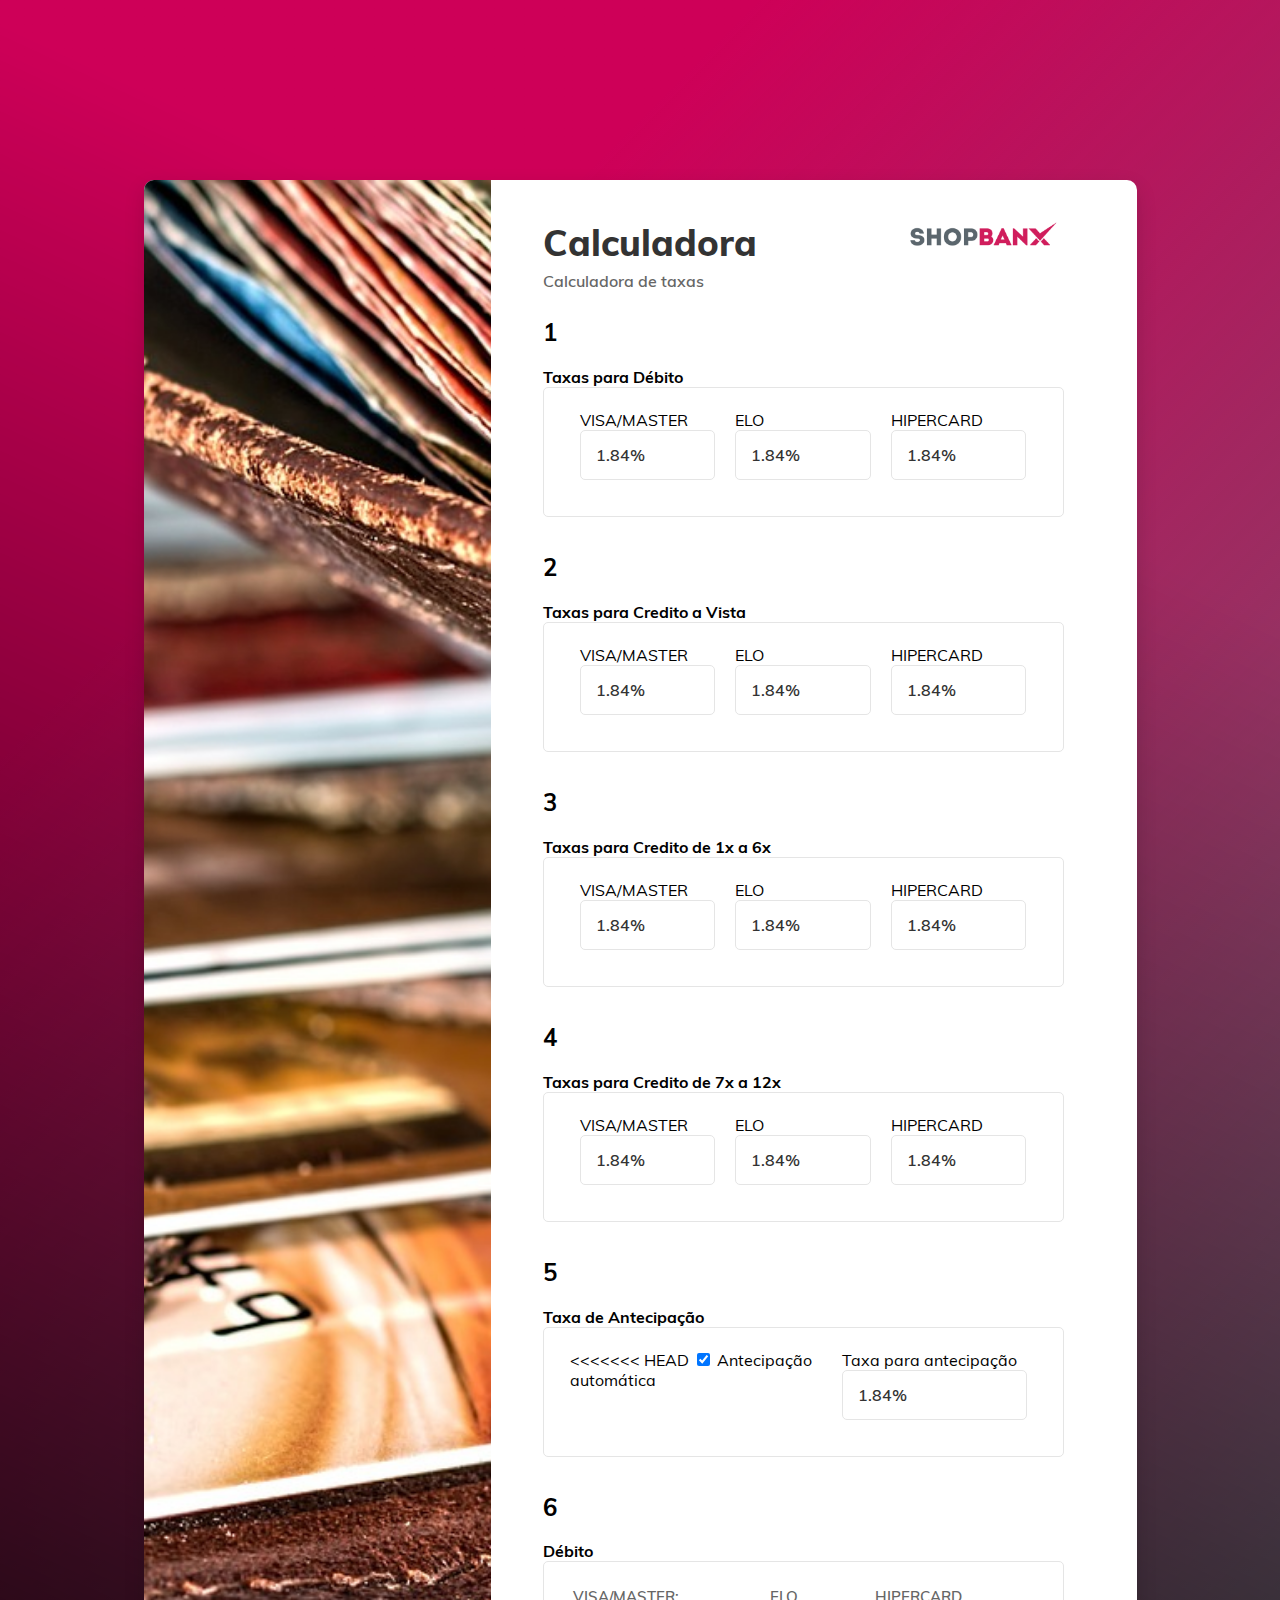
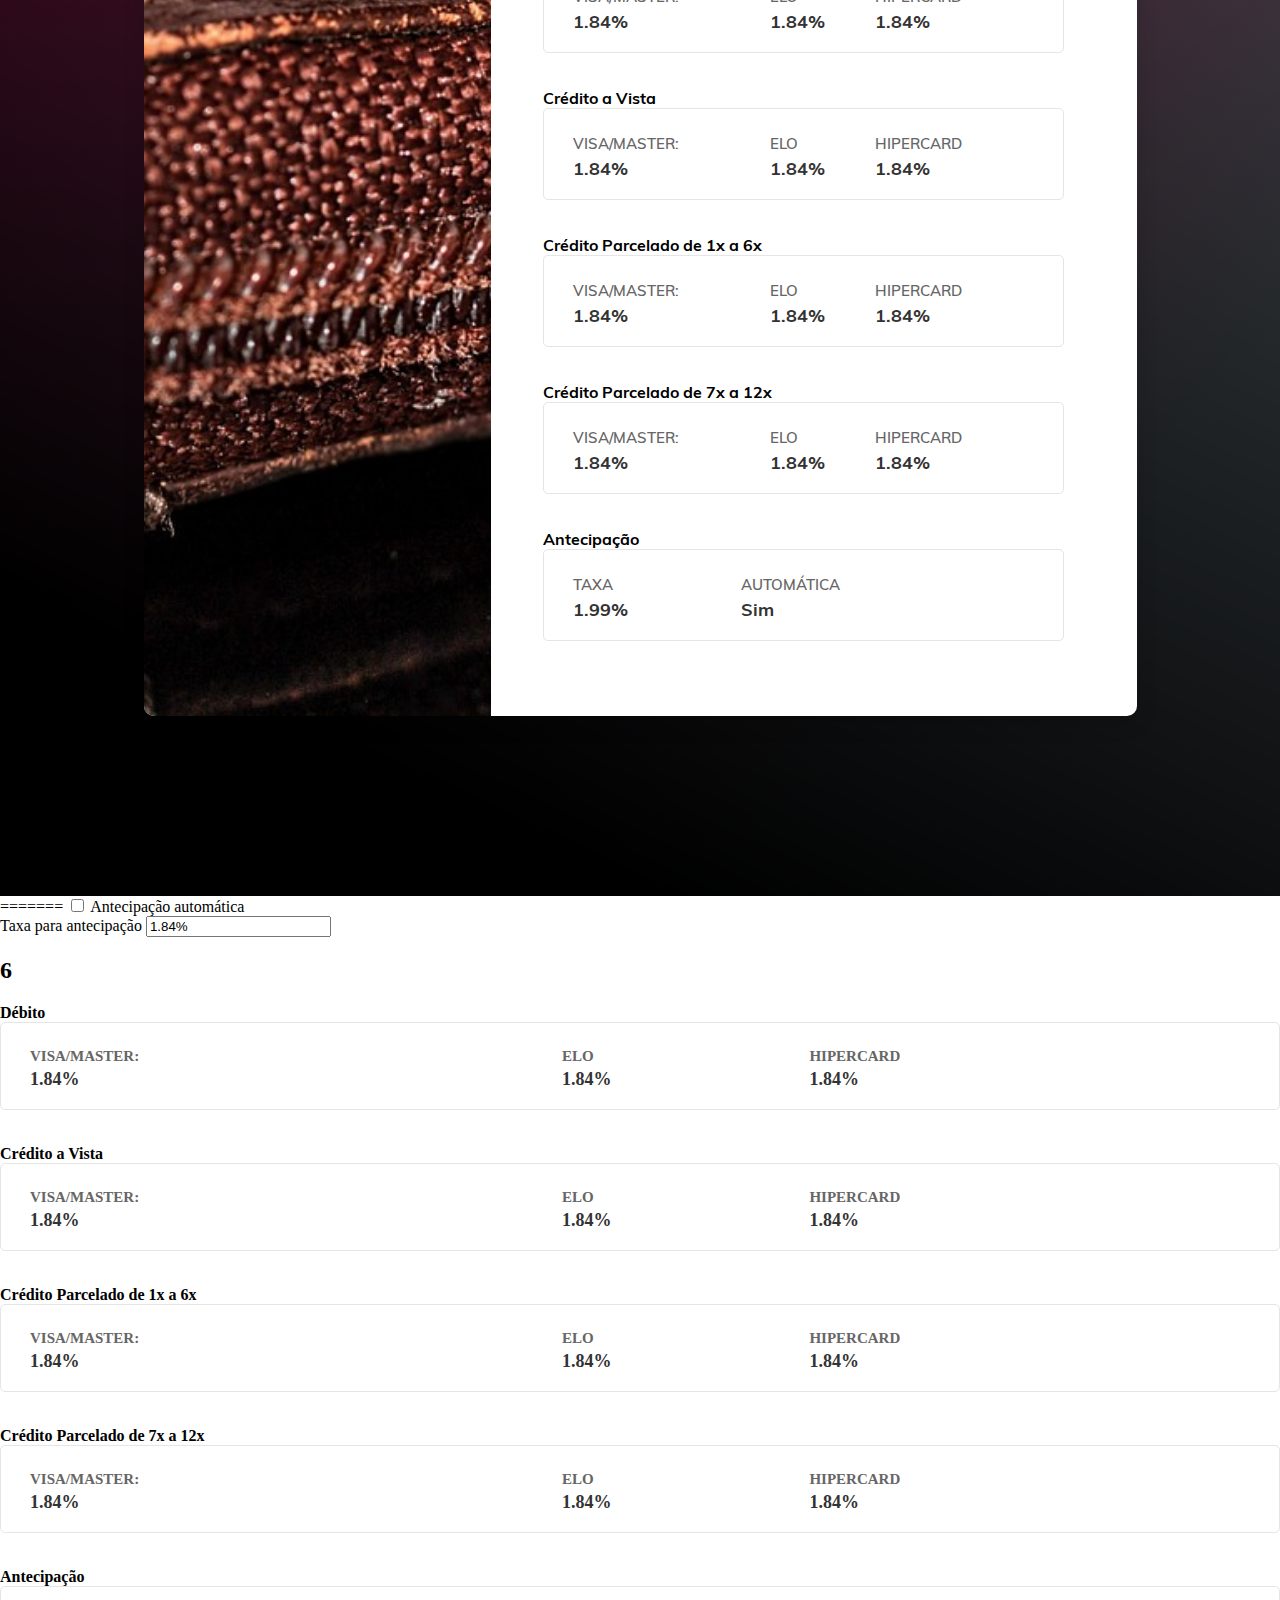
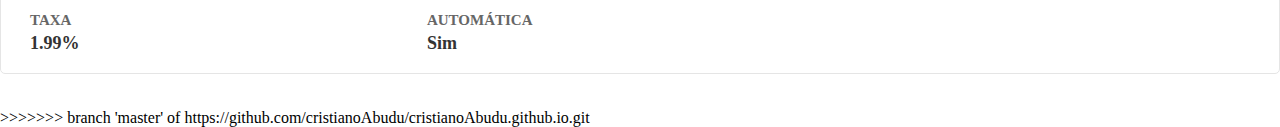
==== commit 8bde17e0: "Merge branch 'master' of https://github.com/cristianoAbudu/cristianoAbudu.github.io.git" ====
--- a/calculadora-shopbanx/index.html
+++ b/calculadora-shopbanx/index.html
@@ -114,6 +114,7 @@
 			                <div class="inner">
 								<div class="form-row table-responsive">
 									<div class="form-check">
+<<<<<<< HEAD
 										<input type="checkbox" class="form-check-input" id="antecipacao_automatica" checked>
 										<label class="form-check-label" for="antecipacao_automatica">Antecipação automática</label>
 									</div>
@@ -229,6 +230,122 @@
 	<script src="js/jquery.steps.js"></script>
 	<script src="js/jquery-ui.min.js"></script>
 	<script src="js/jquery.mask.min.js"></script>
+=======
+										<input type="checkbox" class="form-check-input" id="exampleCheck1">
+										<label class="form-check-label" for="exampleCheck1">Antecipação automática</label>
+									</div>
+									<div class="form-holder">
+										<label for="exampleInputEmail1">Taxa para antecipação</label>
+										<input type="text" value="1.84%" class="form-control" id="taxa_antecipacao">
+									</div>
+								</div>
+							</div>
+			            </section>
+			            <h2>6</h2>
+			             <section>
+			                <div class="inner">
+							 	<b>Débito</b>
+								<div class="form-row table-responsive">
+									<table class="table">
+										<tbody>
+											<tr>
+												<th>VISA/MASTER:</th>
+												<th>ELO</th>
+												<th>HIPERCARD</th>
+											</tr>
+											<tr>
+												<td id="debito_visa_master-val">1.84%</td>
+												<td id="debito_elo-val">1.84%</td>
+												<td id="debito_hipercard-val">1.84%</td>
+											</tr>
+										</tbody>
+									</table>
+								</div>
+							</div>
+							<div class="inner">
+							 	<b>Crédito a Vista</b>
+								<div class="form-row table-responsive">
+									<table class="table">
+										<tbody>
+											<tr>
+												<th>VISA/MASTER:</th>
+												<th>ELO</th>
+												<th>HIPERCARD</th>
+											</tr>
+											<tr>
+												<td id="debito_visa_master-val">1.84%</td>
+												<td id="debito_elo-val">1.84%</td>
+												<td id="debito_hipercard-val">1.84%</td>
+											</tr>
+										</tbody>
+									</table>
+								</div>
+							</div>
+							<div class="inner">
+							 	<b>Crédito Parcelado de 1x a 6x</b>
+								<div class="form-row table-responsive">
+									<table class="table">
+										<tbody>
+											<tr>
+												<th>VISA/MASTER:</th>
+												<th>ELO</th>
+												<th>HIPERCARD</th>
+											</tr>
+											<tr>
+												<td id="debito_visa_master-val">1.84%</td>
+												<td id="debito_elo-val">1.84%</td>
+												<td id="debito_hipercard-val">1.84%</td>
+											</tr>
+										</tbody>
+									</table>
+								</div>
+							</div>
+							<div class="inner">
+							 	<b>Crédito Parcelado de 7x a 12x</b>
+								<div class="form-row table-responsive">
+									<table class="table">
+										<tbody>
+											<tr>
+												<th>VISA/MASTER:</th>
+												<th>ELO</th>
+												<th>HIPERCARD</th>
+											</tr>
+											<tr>
+												<td id="debito_visa_master-val">1.84%</td>
+												<td id="debito_elo-val">1.84%</td>
+												<td id="debito_hipercard-val">1.84%</td>
+											</tr>
+										</tbody>
+									</table>
+								</div>
+							</div>
+							<div class="inner">
+							 	<b>Antecipação</b>
+								<div class="form-row table-responsive">
+									<table class="table">
+										<tbody>
+											<tr>
+												<th>TAXA</th>
+												<th>AUTOMÁTICA</th>
+											</tr>
+											<tr>
+												<td id="debito_visa_master-val">1.99%</td>
+												<td id="debito_elo-val">Sim</td>
+											</tr>
+										</tbody>
+									</table>
+								</div>
+							</div>
+			            </section>
+		        	</div>
+		        </form>
+			</div>
+		</div>
+	</div>
+	<script src="js/jquery-3.3.1.min.js"></script>
+	<script src="js/jquery.steps.js"></script>
+	<script src="js/jquery-ui.min.js"></script>
+>>>>>>> branch 'master' of https://github.com/cristianoAbudu/cristianoAbudu.github.io.git
 	<script src="js/main.js"></script>
 </body>
 </html>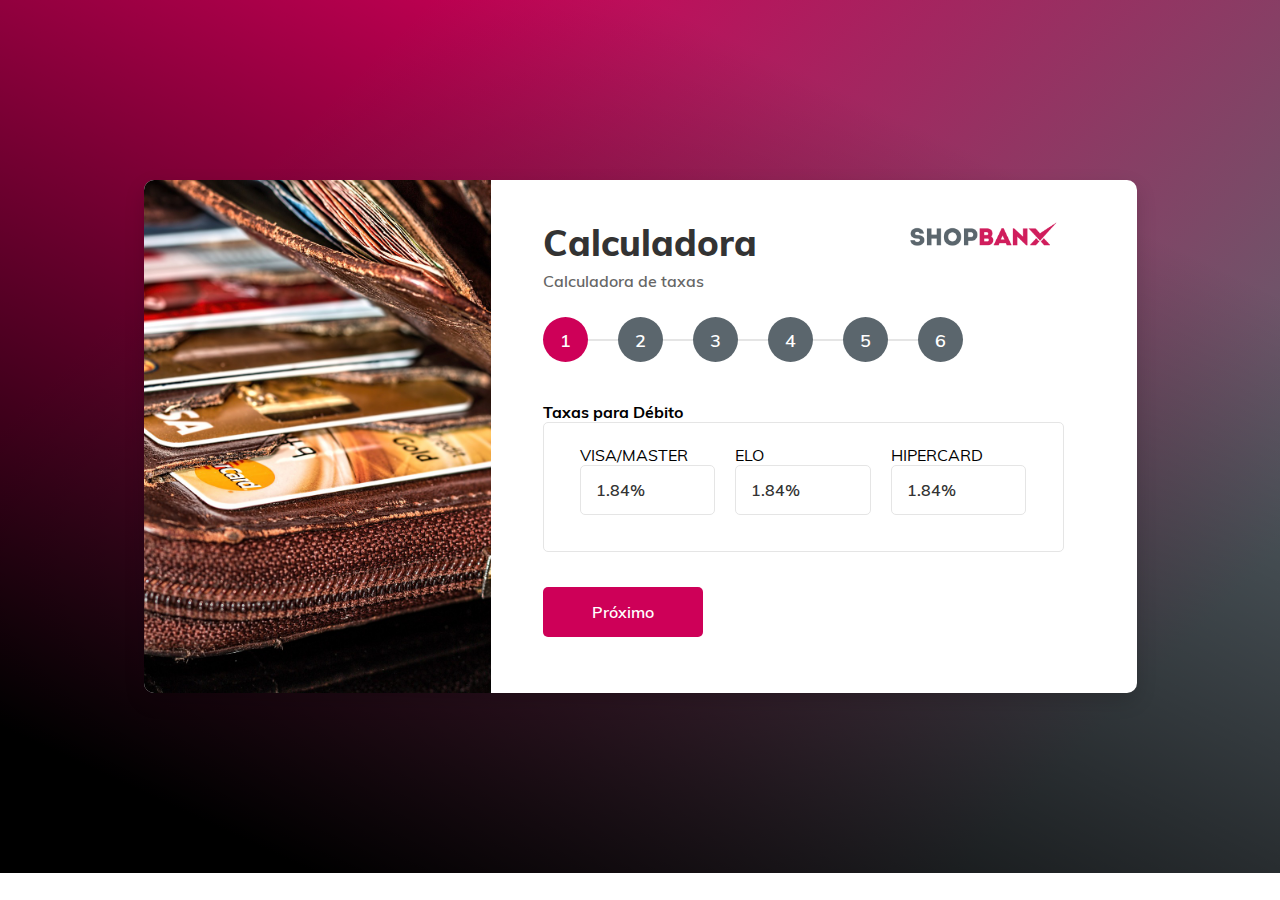
==== commit 1ce1e81f: "Formatando" ====
--- a/calculadora-shopbanx/index.html
+++ b/calculadora-shopbanx/index.html
@@ -114,7 +114,6 @@
 			                <div class="inner">
 								<div class="form-row table-responsive">
 									<div class="form-check">
-<<<<<<< HEAD
 										<input type="checkbox" class="form-check-input" id="antecipacao_automatica" checked>
 										<label class="form-check-label" for="antecipacao_automatica">Antecipação automática</label>
 									</div>
@@ -230,122 +229,6 @@
 	<script src="js/jquery.steps.js"></script>
 	<script src="js/jquery-ui.min.js"></script>
 	<script src="js/jquery.mask.min.js"></script>
-=======
-										<input type="checkbox" class="form-check-input" id="exampleCheck1">
-										<label class="form-check-label" for="exampleCheck1">Antecipação automática</label>
-									</div>
-									<div class="form-holder">
-										<label for="exampleInputEmail1">Taxa para antecipação</label>
-										<input type="text" value="1.84%" class="form-control" id="taxa_antecipacao">
-									</div>
-								</div>
-							</div>
-			            </section>
-			            <h2>6</h2>
-			             <section>
-			                <div class="inner">
-							 	<b>Débito</b>
-								<div class="form-row table-responsive">
-									<table class="table">
-										<tbody>
-											<tr>
-												<th>VISA/MASTER:</th>
-												<th>ELO</th>
-												<th>HIPERCARD</th>
-											</tr>
-											<tr>
-												<td id="debito_visa_master-val">1.84%</td>
-												<td id="debito_elo-val">1.84%</td>
-												<td id="debito_hipercard-val">1.84%</td>
-											</tr>
-										</tbody>
-									</table>
-								</div>
-							</div>
-							<div class="inner">
-							 	<b>Crédito a Vista</b>
-								<div class="form-row table-responsive">
-									<table class="table">
-										<tbody>
-											<tr>
-												<th>VISA/MASTER:</th>
-												<th>ELO</th>
-												<th>HIPERCARD</th>
-											</tr>
-											<tr>
-												<td id="debito_visa_master-val">1.84%</td>
-												<td id="debito_elo-val">1.84%</td>
-												<td id="debito_hipercard-val">1.84%</td>
-											</tr>
-										</tbody>
-									</table>
-								</div>
-							</div>
-							<div class="inner">
-							 	<b>Crédito Parcelado de 1x a 6x</b>
-								<div class="form-row table-responsive">
-									<table class="table">
-										<tbody>
-											<tr>
-												<th>VISA/MASTER:</th>
-												<th>ELO</th>
-												<th>HIPERCARD</th>
-											</tr>
-											<tr>
-												<td id="debito_visa_master-val">1.84%</td>
-												<td id="debito_elo-val">1.84%</td>
-												<td id="debito_hipercard-val">1.84%</td>
-											</tr>
-										</tbody>
-									</table>
-								</div>
-							</div>
-							<div class="inner">
-							 	<b>Crédito Parcelado de 7x a 12x</b>
-								<div class="form-row table-responsive">
-									<table class="table">
-										<tbody>
-											<tr>
-												<th>VISA/MASTER:</th>
-												<th>ELO</th>
-												<th>HIPERCARD</th>
-											</tr>
-											<tr>
-												<td id="debito_visa_master-val">1.84%</td>
-												<td id="debito_elo-val">1.84%</td>
-												<td id="debito_hipercard-val">1.84%</td>
-											</tr>
-										</tbody>
-									</table>
-								</div>
-							</div>
-							<div class="inner">
-							 	<b>Antecipação</b>
-								<div class="form-row table-responsive">
-									<table class="table">
-										<tbody>
-											<tr>
-												<th>TAXA</th>
-												<th>AUTOMÁTICA</th>
-											</tr>
-											<tr>
-												<td id="debito_visa_master-val">1.99%</td>
-												<td id="debito_elo-val">Sim</td>
-											</tr>
-										</tbody>
-									</table>
-								</div>
-							</div>
-			            </section>
-		        	</div>
-		        </form>
-			</div>
-		</div>
-	</div>
-	<script src="js/jquery-3.3.1.min.js"></script>
-	<script src="js/jquery.steps.js"></script>
-	<script src="js/jquery-ui.min.js"></script>
->>>>>>> branch 'master' of https://github.com/cristianoAbudu/cristianoAbudu.github.io.git
 	<script src="js/main.js"></script>
 </body>
 </html>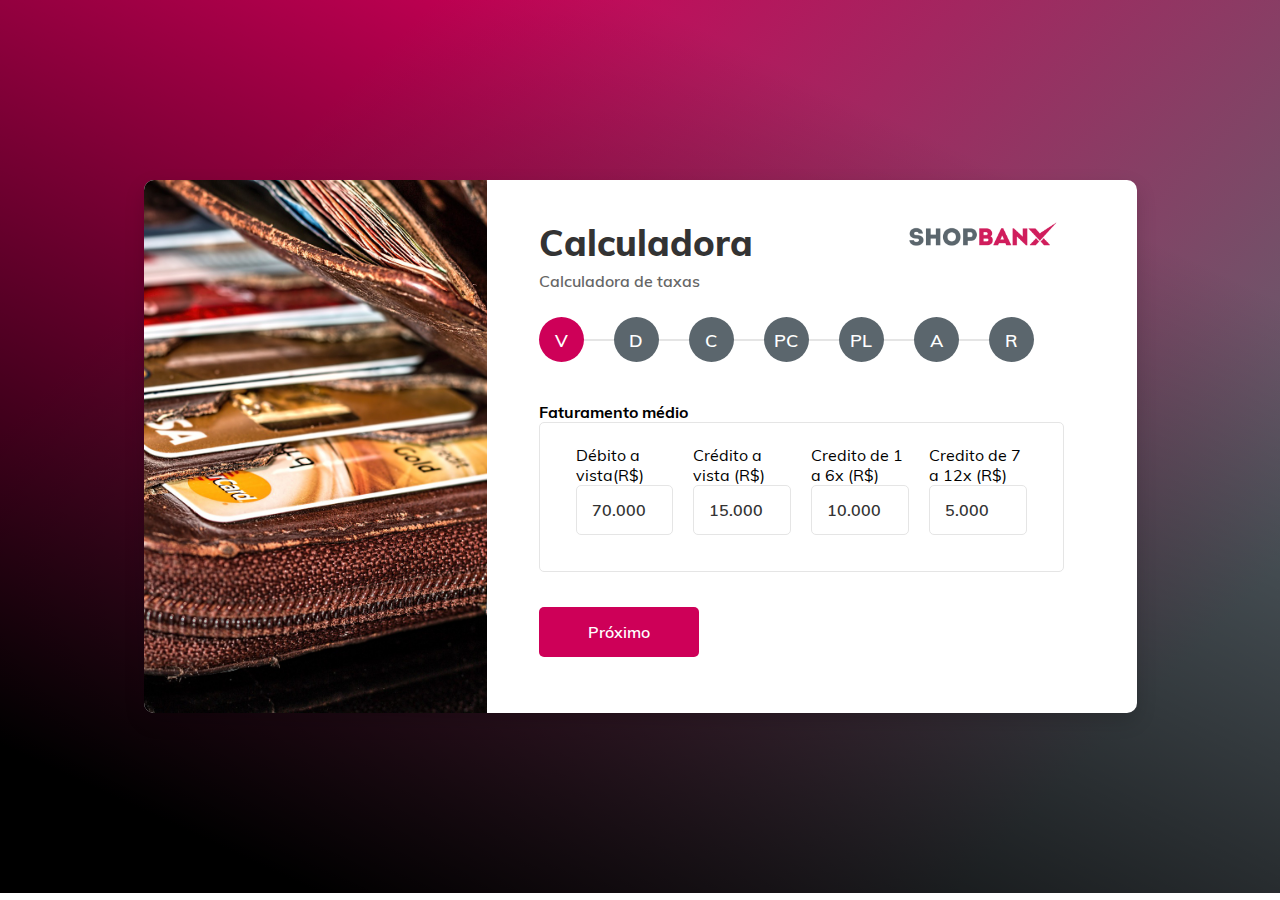
==== commit 401cbff1: "Rateio" ====
--- a/calculadora-shopbanx/index.html
+++ b/calculadora-shopbanx/index.html
@@ -28,87 +28,79 @@
 				</div>
 		        <form class="form-register" action="#" method="post">
 		        	<div id="form-total">
-			            <h2>1</h2>
+		        		<h2>V</h2>
+			            <section>
+			            	<b>Faturamento médio</b>
+			                <div class="inner">
+								<div class="form-row table-responsive">
+									<div class="form-holder">
+										<label for="exampleInputEmail1">Débito a vista(R$)</label>
+										<input type="text" value="70000" class="form-control money" id="valor_debito">
+									</div>
+									<div class="form-holder">
+										<label for="exampleInputEmail1">Crédito a vista (R$)</label>
+										<input type="text" value="15000" class="form-control money" id="valor_credito_a_vista">
+									</div>
+									<div class="form-holder">
+										<label for="exampleInputEmail1">Credito de 1 a 6x (R$)</label>
+										<input type="text" value="10000" class="form-control money" id="valor_credito_1_a_6x">
+									</div>
+									<div class="form-holder">
+										<label for="exampleInputEmail1">Credito de 7 a 12x (R$)</label>
+										<input type="text" value="5000" class="form-control money" id="valor_credito_7_a_12x">
+									</div>
+								</div>
+							</div>
+			            </section>
+			            <h2>D</h2>
 			            <section>
 			            	<b>Taxas para Débito</b>
 			                <div class="inner">
 								<div class="form-row table-responsive">
 									<div class="form-holder">
 										<label for="exampleInputEmail1">VISA/MASTER</label>
-										<input type="text" value="1.84%" class="form-control" id="debito_visa_master">
-									</div>
-									<div class="form-holder">
-										<label for="exampleInputEmail1">ELO</label>
-										<input type="text" value="1.84%" class="form-control" id="debito_elo">
-									</div>
-									<div class="form-holder">
-										<label for="exampleInputEmail1">HIPERCARD</label>
-										<input type="text" value="1.84%" class="form-control" id="debito_hipercard">
-									</div>
-								</div>
-							</div>
-			            </section>
-			            <h2>2</h2>
+										<input type="text" value="2%" class="form-control percent" id="debito_visa_master">
+									</div>
+								</div>
+							</div>
+			            </section>
+			            <h2>C</h2>
 			            <section>
 			            	<b>Taxas para Credito a Vista</b>
 			                <div class="inner">
 								<div class="form-row table-responsive">
 									<div class="form-holder">
 										<label for="exampleInputEmail1">VISA/MASTER</label>
-										<input type="text" value="1.84%" class="form-control" id="credito_a_vista_visa_master">
-									</div>
-									<div class="form-holder">
-										<label for="exampleInputEmail1">ELO</label>
-										<input type="text" value="1.84%" class="form-control" id="credito_a_vista_elo">
-									</div>
-									<div class="form-holder">
-										<label for="exampleInputEmail1">HIPERCARD</label>
-										<input type="text" value="1.84%" class="form-control" id="credito_a_vista_hipercard">
-									</div>
-								</div>
-							</div>
-			            </section>
-			            <h2>3</h2>
+										<input type="text" value="2%" class="form-control percent" id="credito_a_vista_visa_master">
+									</div>
+								</div>
+							</div>
+			            </section>
+			            <h2>PC</h2>
 			             <section>
 			            	<b>Taxas para Credito de 1x a 6x</b>
 			                <div class="inner">
 								<div class="form-row table-responsive">
 									<div class="form-holder">
 										<label for="exampleInputEmail1">VISA/MASTER</label>
-										<input type="text" value="1.84%" class="form-control" id="credito_1_a_6x_visa_master">
-									</div>
-									<div class="form-holder">
-										<label for="exampleInputEmail1">ELO</label>
-										<input type="text" value="1.84%" class="form-control" id="credito_1_a_6x_elo">
-									</div>
-									<div class="form-holder">
-										<label for="exampleInputEmail1">HIPERCARD</label>
-										<input type="text" value="1.84%" class="form-control" id="credito_1_a_6x_hipercard">
-									</div>
-								</div>
-							</div>
-			            </section>
-			            <h2>4</h2>
+										<input type="text" value="2%" class="form-control percent" id="credito_1_a_6x_visa_master">
+									</div>
+								</div>
+							</div>
+			            </section>
+			            <h2>PL</h2>
 			             <section>
 			            	<b>Taxas para Credito de 7x a 12x</b>
 			                <div class="inner">
 								<div class="form-row table-responsive">
 									<div class="form-holder">
 										<label for="exampleInputEmail1">VISA/MASTER</label>
-										<input type="text" value="1.84%" class="form-control" id="credito_7_a_12x_visa_master">
-									</div>
-									<div class="form-holder">
-										<label for="exampleInputEmail1">ELO</label>
-										<input type="text" value="1.84%" class="form-control" id="credito_7_a_12x_elo">
-									</div>
-									<div class="form-holder">
-										<label for="exampleInputEmail1">HIPERCARD</label>
-										<input type="text" value="1.84%" class="form-control" id="credito_7_a_12x_hipercard">
-									</div>
-								</div>
-							</div>
-			            </section>
-			            <h2>5</h2>
+										<input type="text" value="2%" class="form-control percent" id="credito_7_a_12x_visa_master">
+									</div>
+								</div>
+							</div>
+			            </section>
+			            <h2>A</h2>
 			             <section>
 			            	<b>Taxa de Antecipação</b>
 			                <div class="inner">
@@ -119,12 +111,12 @@
 									</div>
 									<div class="form-holder">
 										<label for="taxa_antecipacao">Taxa para antecipação</label>
-										<input type="text" value="1.84%" class="form-control" id="taxa_antecipacao">
-									</div>
-								</div>
-							</div>
-			            </section>
-			            <h2>6</h2>
+										<input type="text" value="2%" class="form-control" id="taxa_antecipacao">
+									</div>
+								</div>
+							</div>
+			            </section>
+			            <h2>R</h2>
 			             <section>
 			                <div class="inner">
 							 	<b>Débito</b>
@@ -133,13 +125,9 @@
 										<tbody>
 											<tr>
 												<th>VISA/MASTER:</th>
-												<th>ELO</th>
-												<th>HIPERCARD</th>
-											</tr>
-											<tr>
-												<td id="debito_visa_master-val">1.84%</td>
-												<td id="debito_elo-val">1.84%</td>
-												<td id="debito_hipercard-val">1.84%</td>
+											</tr>
+											<tr>
+												<td id="debito_visa_master-val">2%</td>
 											</tr>
 										</tbody>
 									</table>
@@ -152,13 +140,9 @@
 										<tbody>
 											<tr>
 												<th>VISA/MASTER:</th>
-												<th>ELO</th>
-												<th>HIPERCARD</th>
-											</tr>
-											<tr>
-												<td id="credito_a_vista_visa_master-val">1.84%</td>
-												<td id="credito_a_vista_elo-val">1.84%</td>
-												<td id="credito_a_vista_hipercard-val">1.84%</td>
+											</tr>
+											<tr>
+												<td id="credito_a_vista_visa_master-val">2%</td>
 											</tr>
 										</tbody>
 									</table>
@@ -171,13 +155,9 @@
 										<tbody>
 											<tr>
 												<th>VISA/MASTER:</th>
-												<th>ELO</th>
-												<th>HIPERCARD</th>
-											</tr>
-											<tr>
-												<td id="credito_1_a_6x_visa_master-val">1.84%</td>
-												<td id="credito_1_a_6x_elo-val">1.84%</td>
-												<td id="credito_1_a_6x_hipercard-val">1.84%</td>
+											</tr>
+											<tr>
+												<td id="credito_1_a_6x_visa_master-val">2%</td>
 											</tr>
 										</tbody>
 									</table>
@@ -190,13 +170,9 @@
 										<tbody>
 											<tr>
 												<th>VISA/MASTER:</th>
-												<th>ELO</th>
-												<th>HIPERCARD</th>
-											</tr>
-											<tr>
-												<td id="credito_7_a_12x_visa_master-val">1.84%</td>
-												<td id="credito_7_a_12x_elo-val">1.84%</td>
-												<td id="credito_7_a_12x_hipercard-val">1.84%</td>
+											</tr>
+											<tr>
+												<td id="credito_7_a_12x_visa_master-val">2%</td>
 											</tr>
 										</tbody>
 									</table>
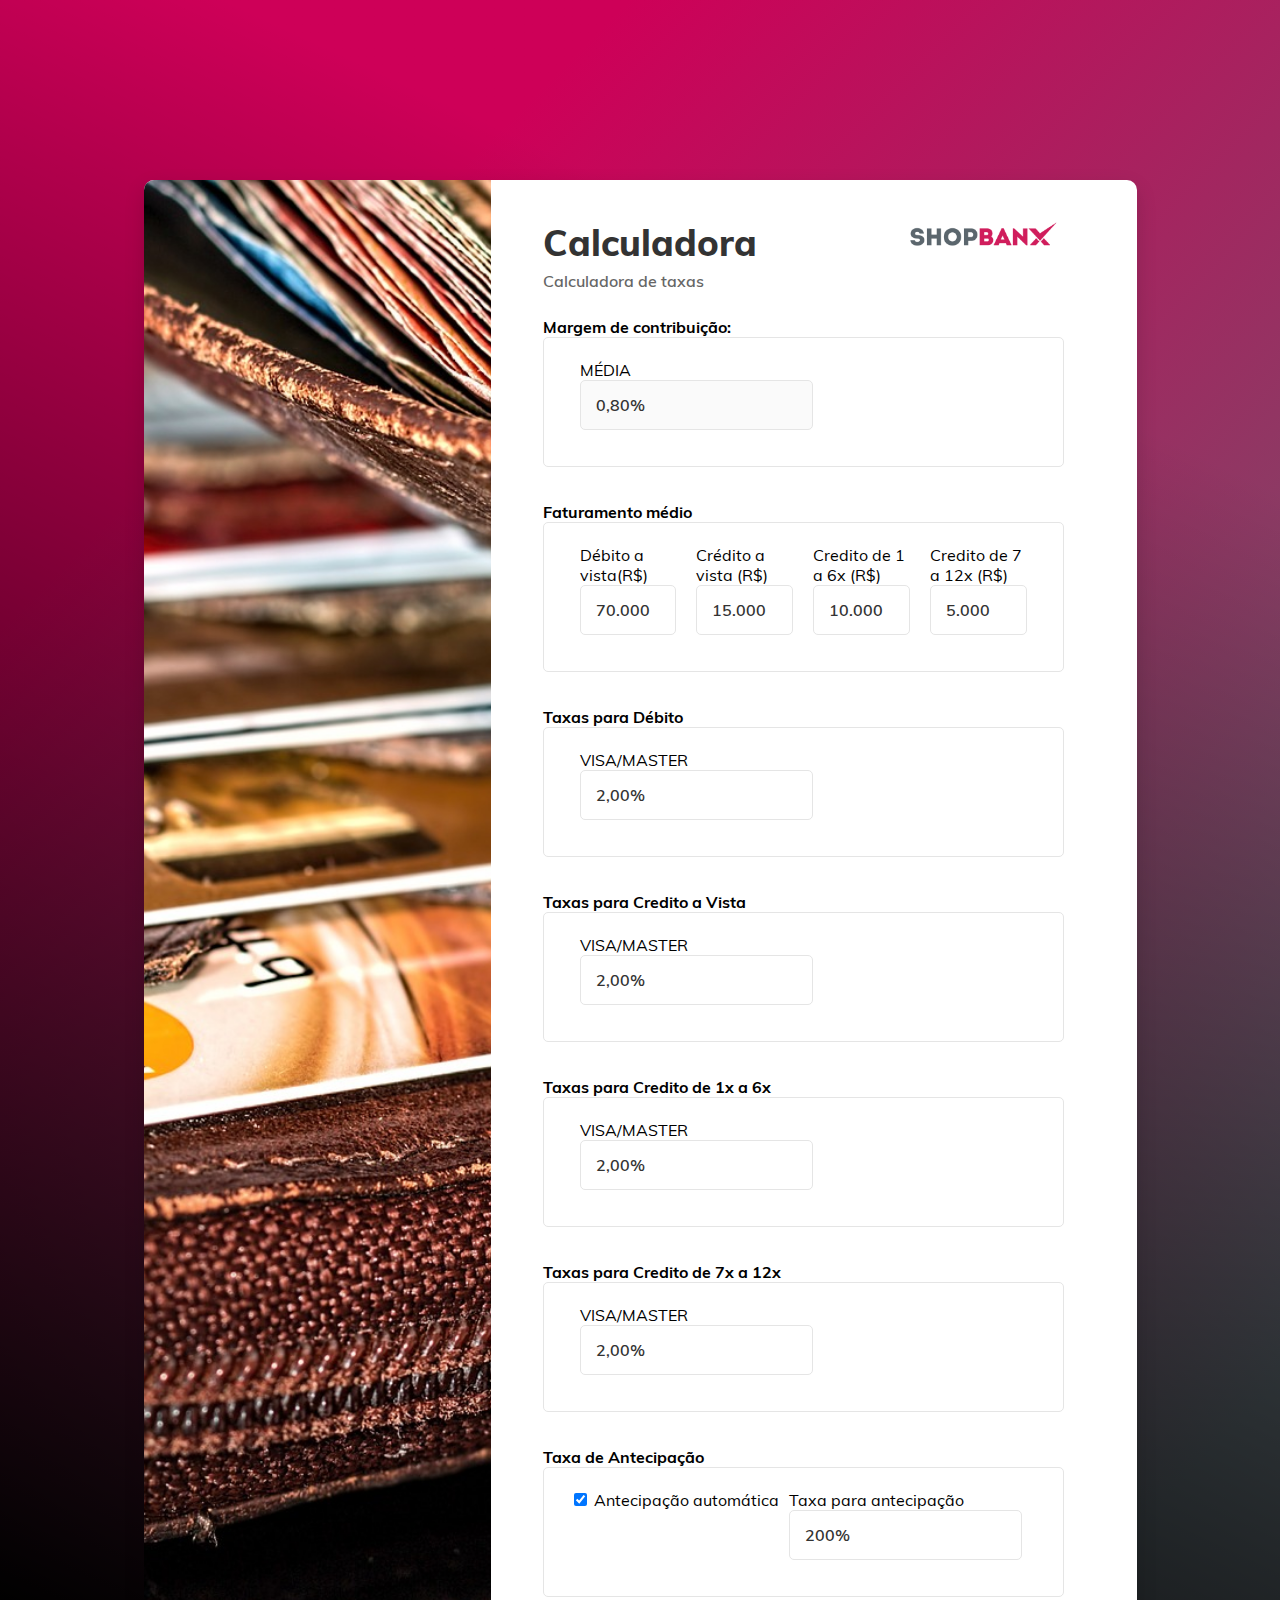
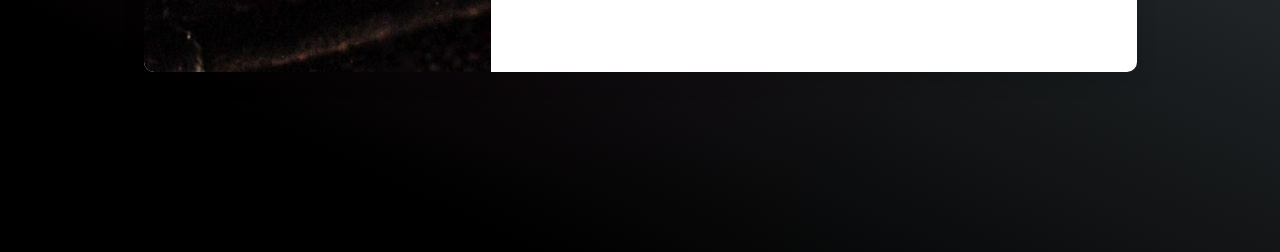
==== commit ffc08e8b: "Pagina unica" ====
--- a/calculadora-shopbanx/index.html
+++ b/calculadora-shopbanx/index.html
@@ -28,9 +28,17 @@
 				</div>
 		        <form class="form-register" action="#" method="post">
 		        	<div id="form-total">
-		        		<h2>V</h2>
 			            <section>
-			            	<b>Faturamento médio</b>
+			            	<b>Margem de contribuição:</b>
+			                <div class="inner">
+								<div class="form-row table-responsive">
+									<div class="form-holder">
+										<label for="exampleInputEmail1">MÉDIA</label>
+										<input disabled type="text" value="0.80%" class="form-control percent" id="margem_contribuicao_media">
+									</div>
+								</div>
+							</div>
+							<b>Faturamento médio</b>
 			                <div class="inner">
 								<div class="form-row table-responsive">
 									<div class="form-holder">
@@ -51,57 +59,42 @@
 									</div>
 								</div>
 							</div>
-			            </section>
-			            <h2>D</h2>
-			            <section>
 			            	<b>Taxas para Débito</b>
 			                <div class="inner">
 								<div class="form-row table-responsive">
 									<div class="form-holder">
 										<label for="exampleInputEmail1">VISA/MASTER</label>
-										<input type="text" value="2%" class="form-control percent" id="debito_visa_master">
+										<input type="text" value="200%" class="form-control percent" id="debito_visa_master">
 									</div>
 								</div>
 							</div>
-			            </section>
-			            <h2>C</h2>
-			            <section>
 			            	<b>Taxas para Credito a Vista</b>
 			                <div class="inner">
 								<div class="form-row table-responsive">
 									<div class="form-holder">
 										<label for="exampleInputEmail1">VISA/MASTER</label>
-										<input type="text" value="2%" class="form-control percent" id="credito_a_vista_visa_master">
+										<input type="text" value="200%" class="form-control percent" id="credito_a_vista_visa_master">
 									</div>
 								</div>
 							</div>
-			            </section>
-			            <h2>PC</h2>
-			             <section>
 			            	<b>Taxas para Credito de 1x a 6x</b>
 			                <div class="inner">
 								<div class="form-row table-responsive">
 									<div class="form-holder">
 										<label for="exampleInputEmail1">VISA/MASTER</label>
-										<input type="text" value="2%" class="form-control percent" id="credito_1_a_6x_visa_master">
+										<input type="text" value="200%" class="form-control percent" id="credito_1_a_6x_visa_master">
 									</div>
 								</div>
 							</div>
-			            </section>
-			            <h2>PL</h2>
-			             <section>
 			            	<b>Taxas para Credito de 7x a 12x</b>
 			                <div class="inner">
 								<div class="form-row table-responsive">
 									<div class="form-holder">
 										<label for="exampleInputEmail1">VISA/MASTER</label>
-										<input type="text" value="2%" class="form-control percent" id="credito_7_a_12x_visa_master">
+										<input type="text" value="200%" class="form-control percent" id="credito_7_a_12x_visa_master">
 									</div>
 								</div>
 							</div>
-			            </section>
-			            <h2>A</h2>
-			             <section>
 			            	<b>Taxa de Antecipação</b>
 			                <div class="inner">
 								<div class="form-row table-responsive">
@@ -111,88 +104,8 @@
 									</div>
 									<div class="form-holder">
 										<label for="taxa_antecipacao">Taxa para antecipação</label>
-										<input type="text" value="2%" class="form-control" id="taxa_antecipacao">
+										<input type="text" value="200%" class="form-control" id="taxa_antecipacao">
 									</div>
-								</div>
-							</div>
-			            </section>
-			            <h2>R</h2>
-			             <section>
-			                <div class="inner">
-							 	<b>Débito</b>
-								<div class="form-row table-responsive">
-									<table class="table">
-										<tbody>
-											<tr>
-												<th>VISA/MASTER:</th>
-											</tr>
-											<tr>
-												<td id="debito_visa_master-val">2%</td>
-											</tr>
-										</tbody>
-									</table>
-								</div>
-							</div>
-							<div class="inner">
-							 	<b>Crédito a Vista</b>
-								<div class="form-row table-responsive">
-									<table class="table">
-										<tbody>
-											<tr>
-												<th>VISA/MASTER:</th>
-											</tr>
-											<tr>
-												<td id="credito_a_vista_visa_master-val">2%</td>
-											</tr>
-										</tbody>
-									</table>
-								</div>
-							</div>
-							<div class="inner">
-							 	<b>Crédito Parcelado de 1x a 6x</b>
-								<div class="form-row table-responsive">
-									<table class="table">
-										<tbody>
-											<tr>
-												<th>VISA/MASTER:</th>
-											</tr>
-											<tr>
-												<td id="credito_1_a_6x_visa_master-val">2%</td>
-											</tr>
-										</tbody>
-									</table>
-								</div>
-							</div>
-							<div class="inner">
-							 	<b>Crédito Parcelado de 7x a 12x</b>
-								<div class="form-row table-responsive">
-									<table class="table">
-										<tbody>
-											<tr>
-												<th>VISA/MASTER:</th>
-											</tr>
-											<tr>
-												<td id="credito_7_a_12x_visa_master-val">2%</td>
-											</tr>
-										</tbody>
-									</table>
-								</div>
-							</div>
-							<div class="inner">
-							 	<b>Antecipação</b>
-								<div class="form-row table-responsive">
-									<table class="table">
-										<tbody>
-											<tr>
-												<th>TAXA</th>
-												<th>AUTOMÁTICA</th>
-											</tr>
-											<tr>
-												<td id="taxa_antecipacao-val">1.99%</td>
-												<td id="antecipacao_automatica-val">Sim</td>
-											</tr>
-										</tbody>
-									</table>
 								</div>
 							</div>
 			            </section>
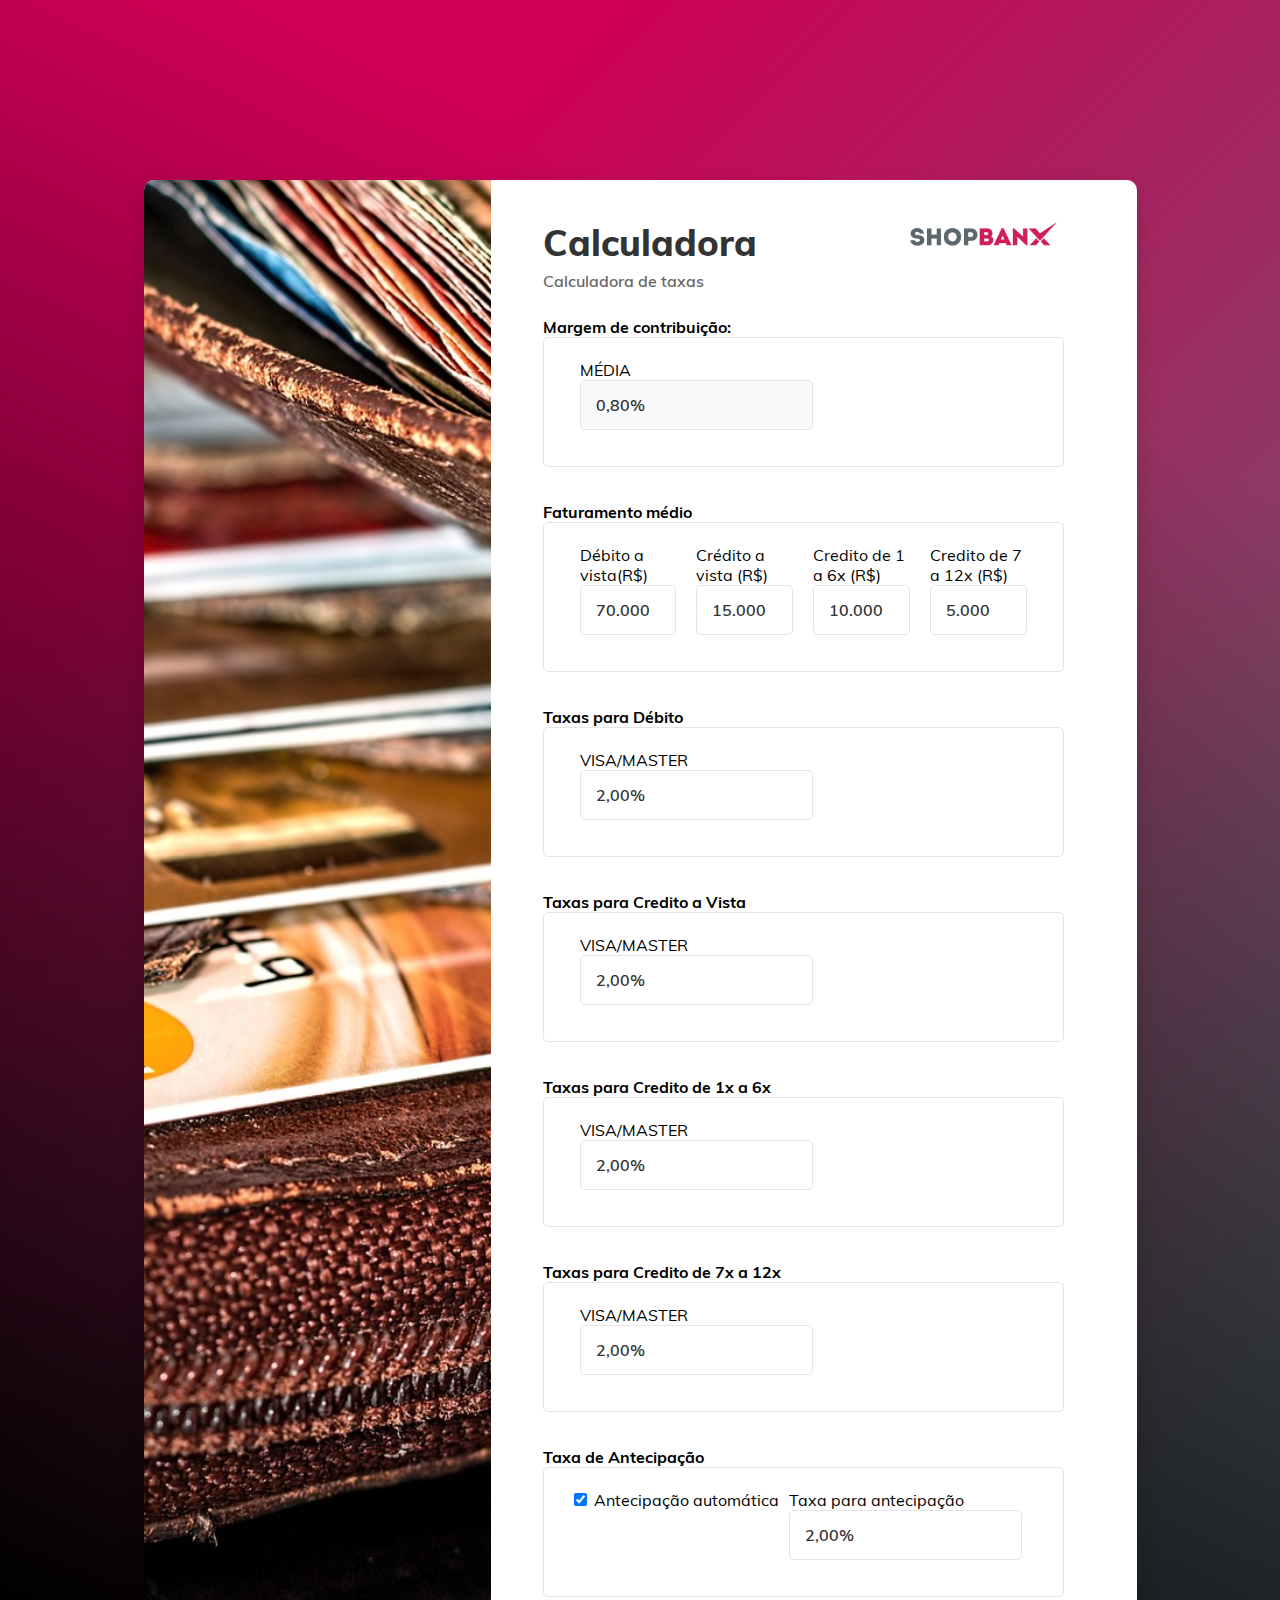
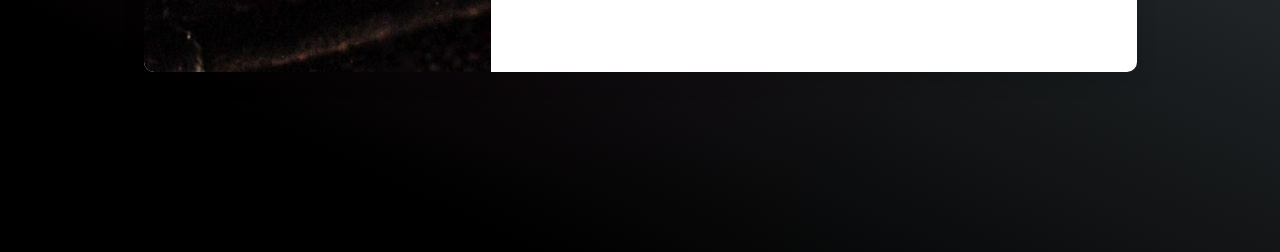
==== commit e4a8e84b: "Mascara percentual taxa antecipacao" ====
--- a/calculadora-shopbanx/index.html
+++ b/calculadora-shopbanx/index.html
@@ -104,7 +104,7 @@
 									</div>
 									<div class="form-holder">
 										<label for="taxa_antecipacao">Taxa para antecipação</label>
-										<input type="text" value="200%" class="form-control" id="taxa_antecipacao">
+										<input type="text" value="200%" class="form-control percent" id="taxa_antecipacao">
 									</div>
 								</div>
 							</div>
